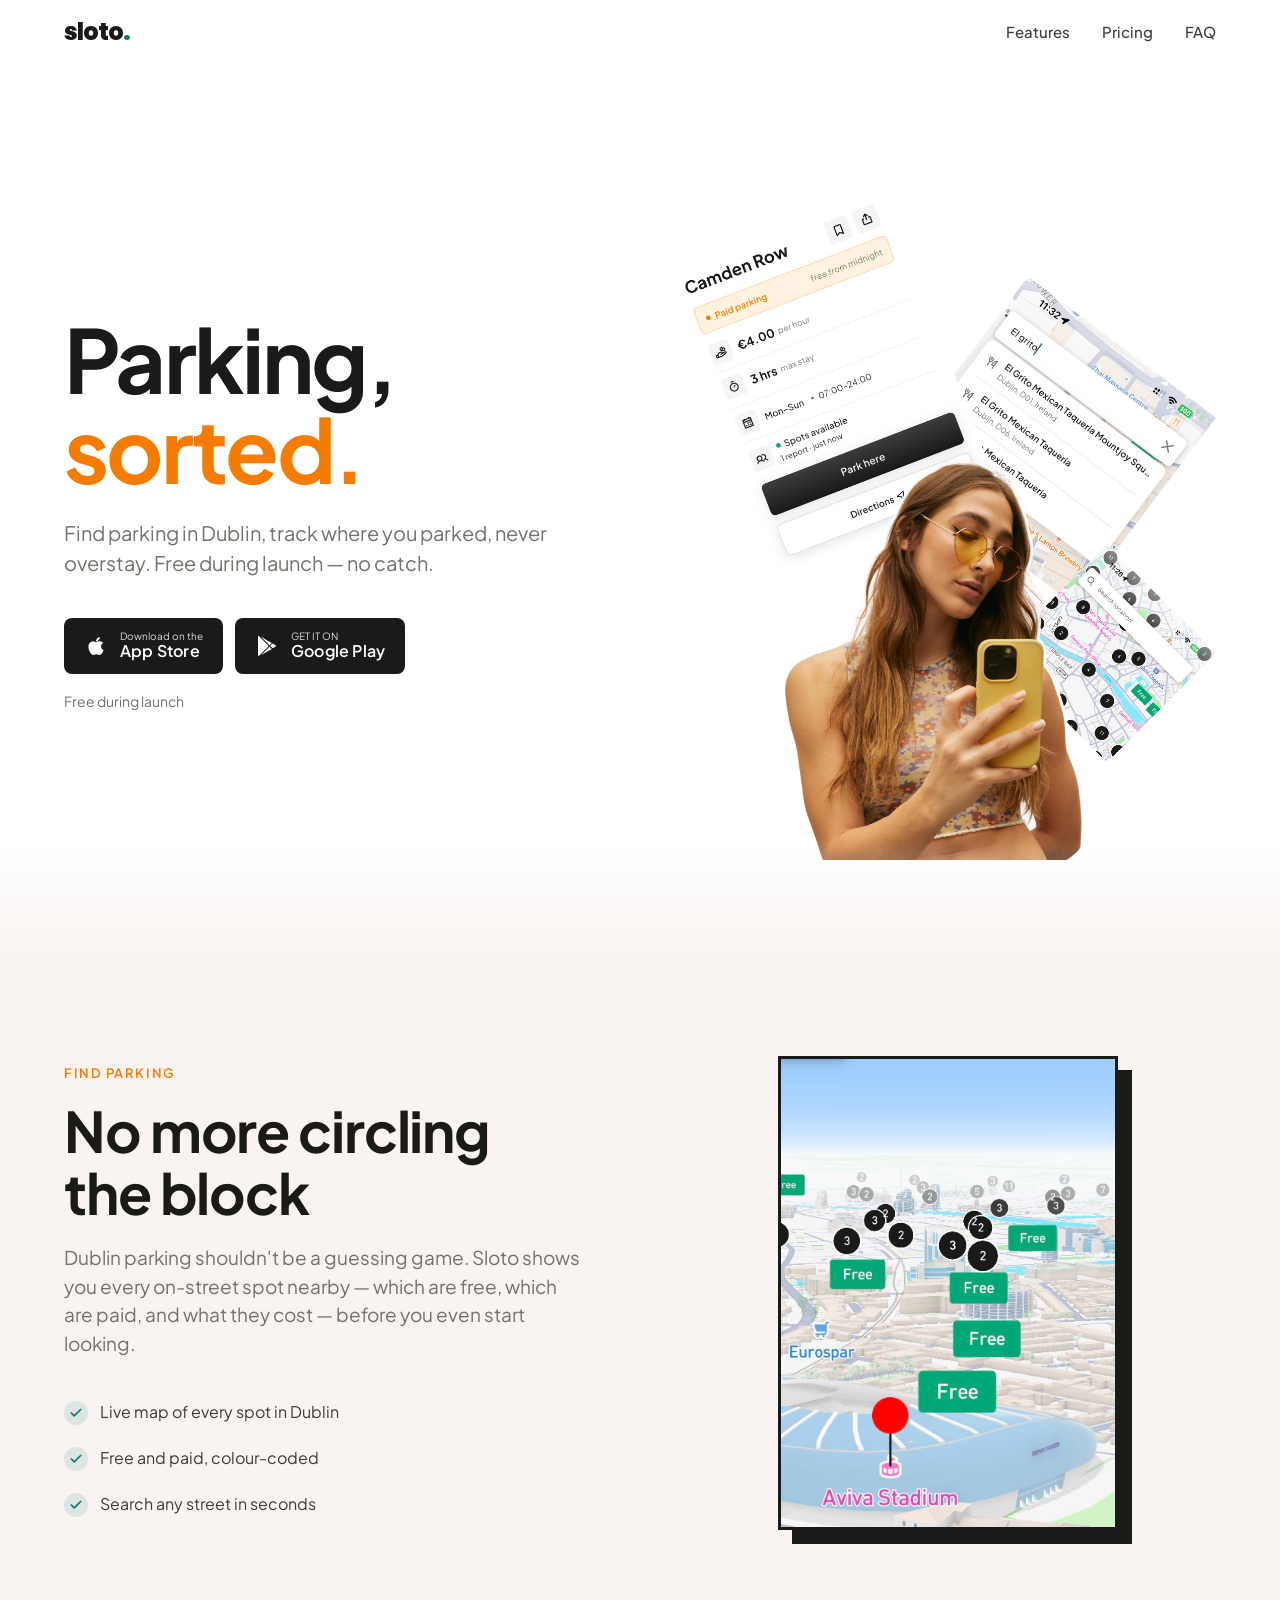
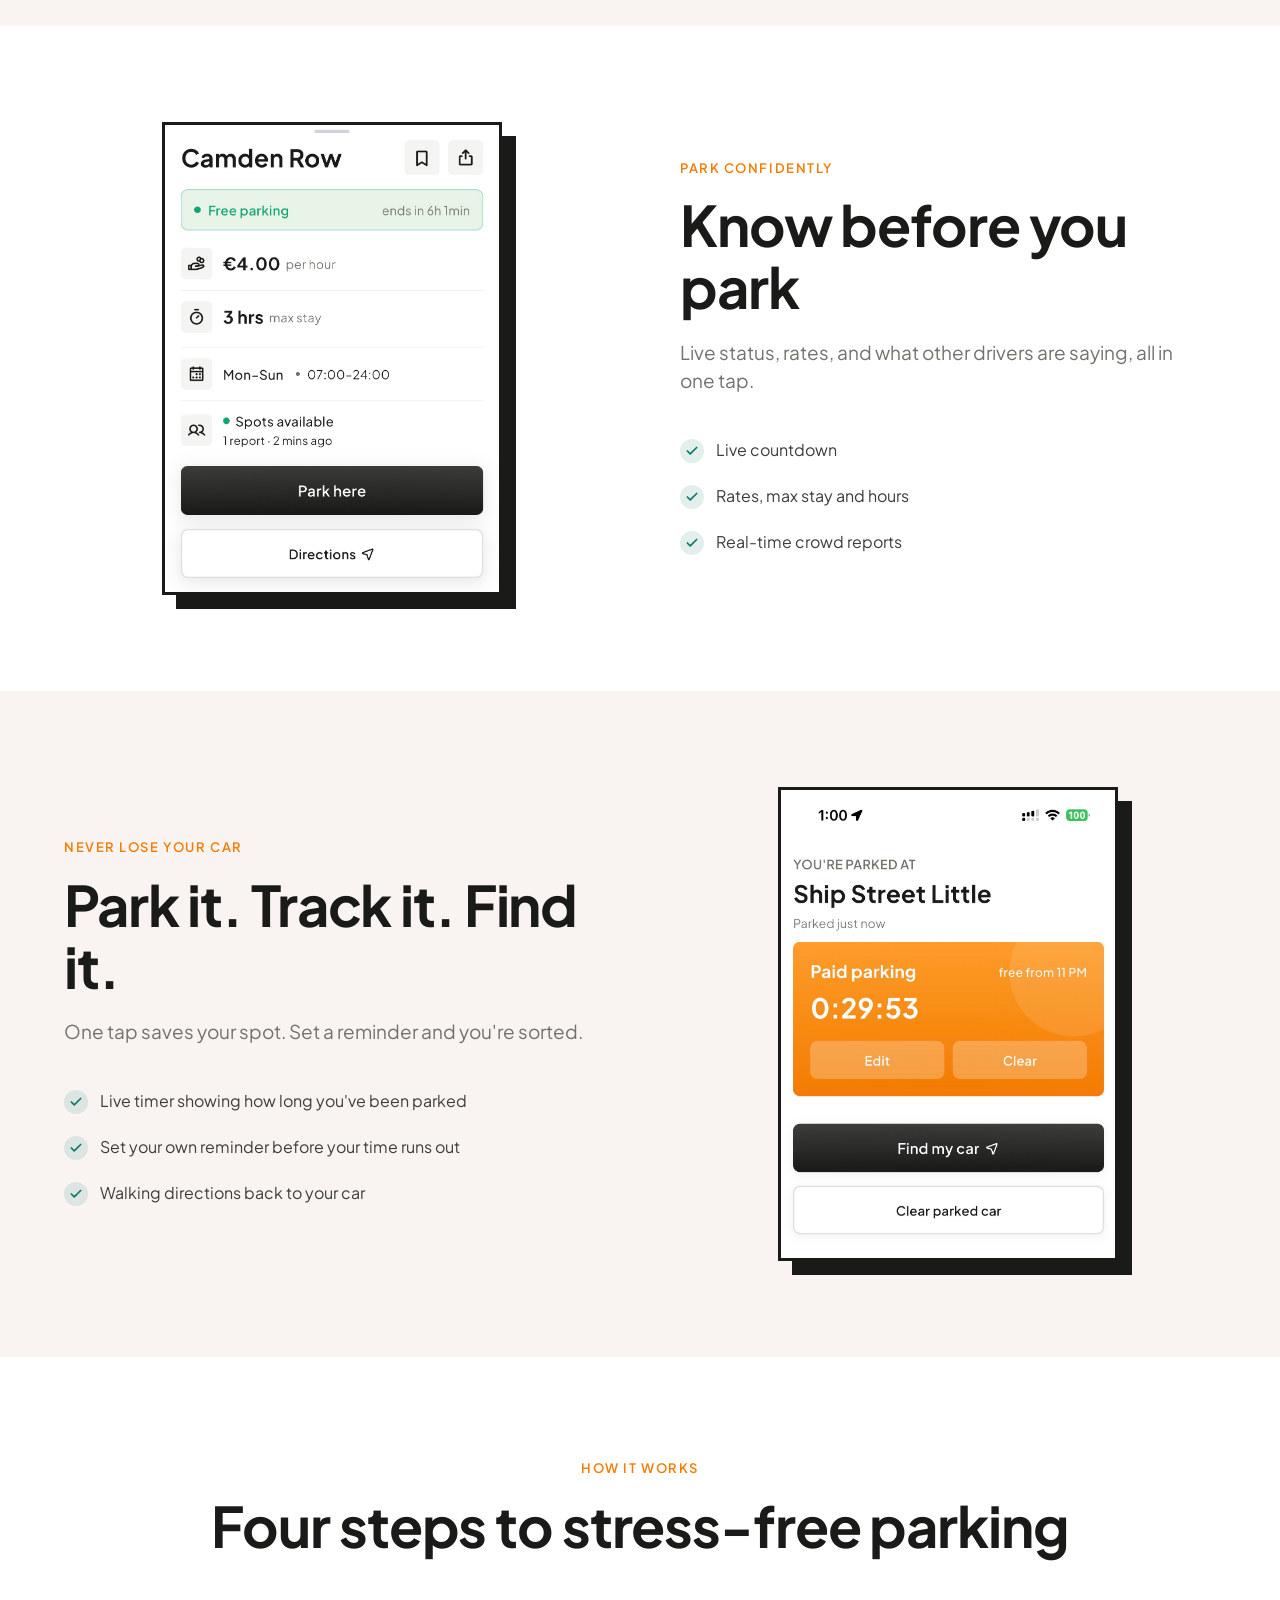
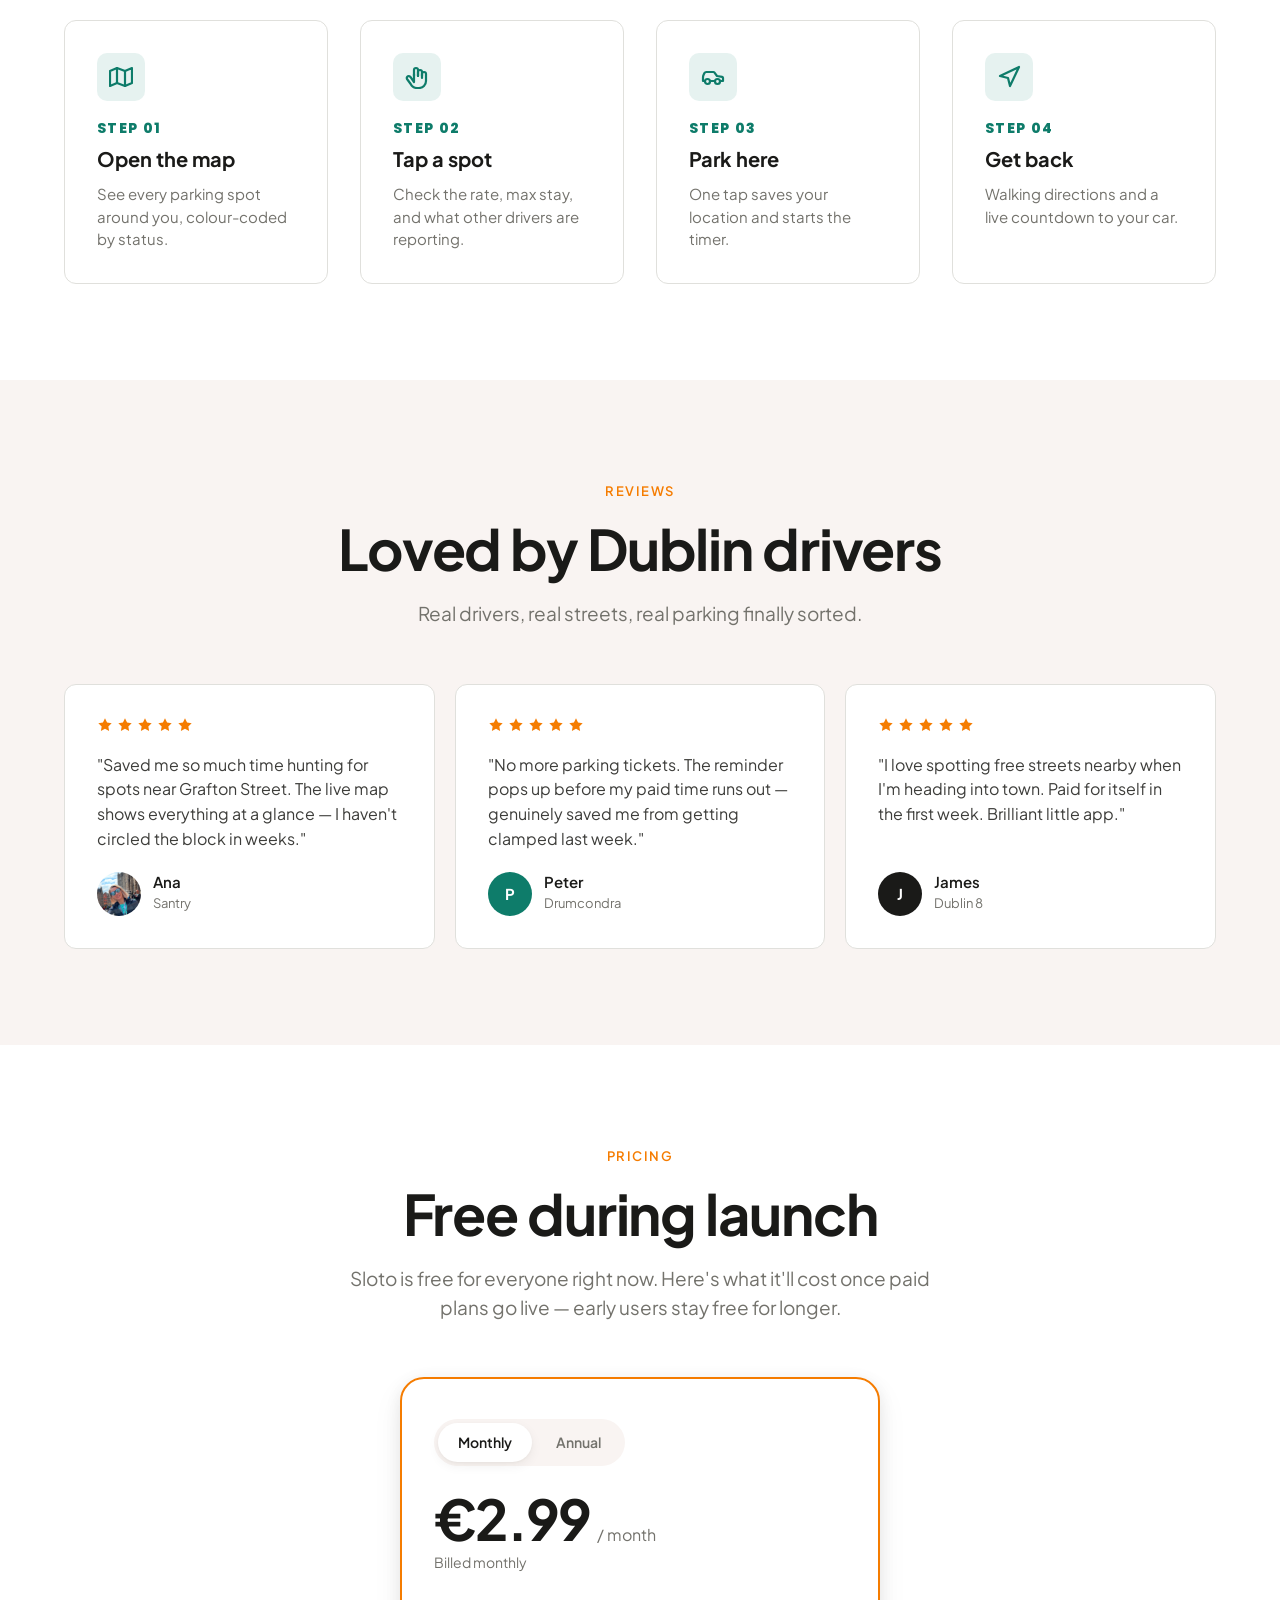
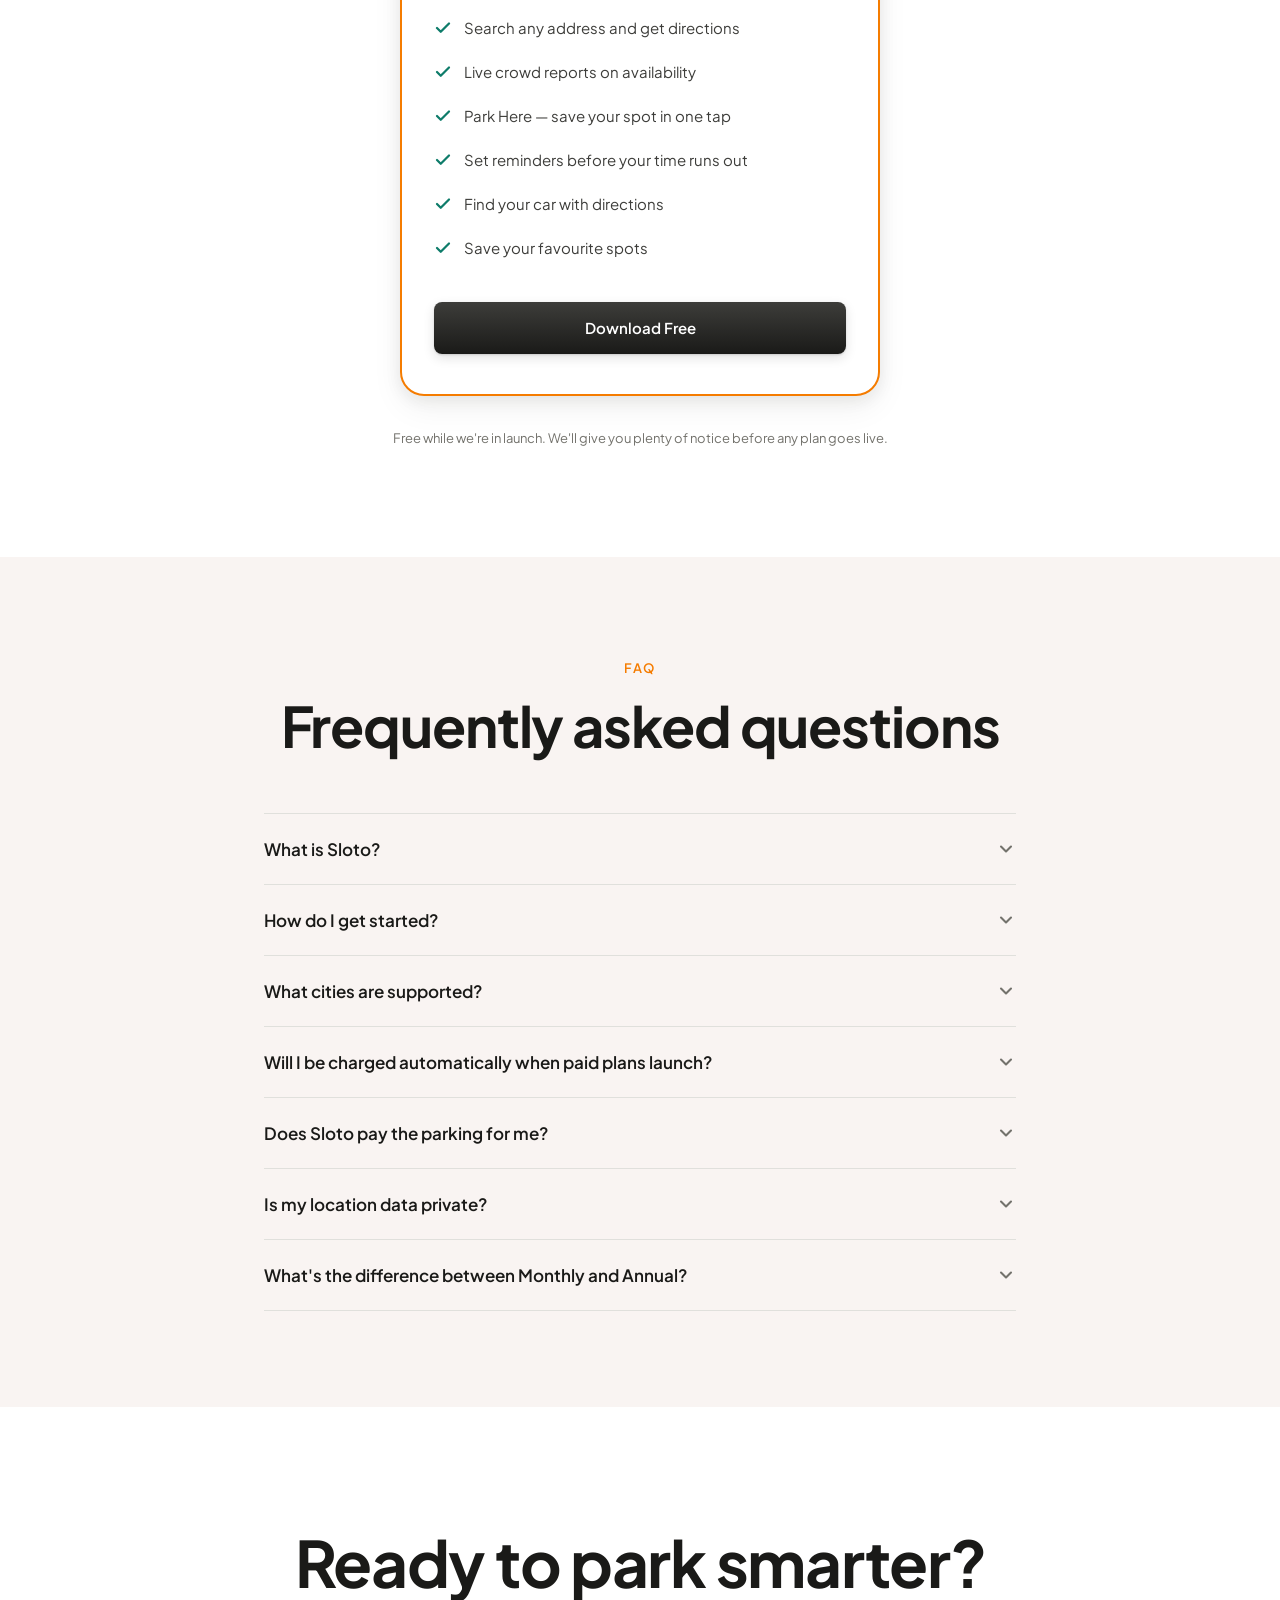
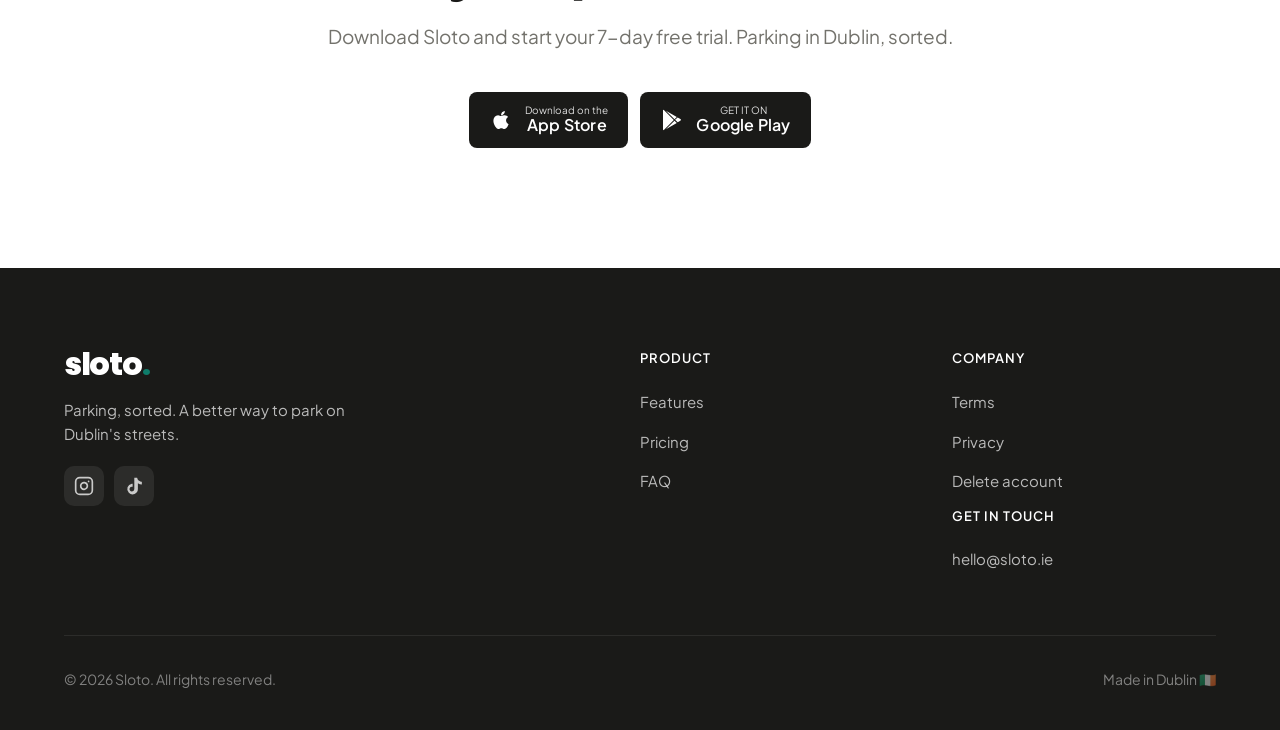
==== index.html @ b209e0b1 "Add files via upload" ====
<!doctype html>
<html lang="en">
<head>
<meta charset="utf-8" />
<meta name="viewport" content="width=device-width, initial-scale=1, viewport-fit=cover" />
<meta name="description" content="Sloto — find parking in Dublin, track where you parked, never overstay. Try free for 7 days." />
<meta name="theme-color" content="#ffffff" />
<title>Sloto — Parking, sorted.</title>
<link rel="stylesheet" href="styles.css" />
</head>
<body>

<!-- ── Navigation ─────────────────────────────────────────── -->
<nav class="nav" id="nav">
  <div class="wrap nav-inner">
    <a href="#top" class="wordmark" aria-label="Sloto home">sloto<span class="dot">.</span></a>
    <div class="nav-links">
      <a href="#features">Features</a>
      <a href="#pricing">Pricing</a>
      <a href="#faq">FAQ</a>
    </div>
    <button class="menu-toggle" id="menuToggle" aria-label="Toggle menu" aria-expanded="false">
      <span></span><span></span><span></span>
    </button>
  </div>
  <div class="menu-panel wrap" id="menuPanel">
    <a href="#features">Features</a>
    <a href="#pricing">Pricing</a>
    <a href="#faq">FAQ</a>
  </div>
</nav>

<!-- ── Hero ───────────────────────────────────────────────── -->
<header class="hero" id="top">
  <div class="wrap hero-inner">
    <div class="hero-text">
      <h1 class="reveal">Parking,<br /><span class="accent">sorted.</span></h1>
      <p class="subhead reveal reveal-delay-1">Find parking in Dublin, track where you parked, never overstay. Free during launch — no catch.</p>
      <div class="hero-ctas reveal reveal-delay-2">
        <a href="#download" class="store-badge" aria-label="Download on the App Store">
          <svg width="24" height="24" viewBox="0 0 24 24" fill="currentColor"><path d="M17.05 20.28c-.98.95-2.05.8-3.08.35-1.09-.46-2.09-.48-3.24 0-1.44.62-2.2.44-3.06-.35C2.79 15.25 3.51 7.59 9.05 7.31c1.35.07 2.29.74 3.08.8 1.18-.24 2.31-.93 3.57-.84 1.51.12 2.65.72 3.4 1.8-3.12 1.87-2.38 5.98.48 7.13-.57 1.5-1.31 2.99-2.54 4.09l.01-.01zM12.03 7.25c-.15-2.23 1.66-4.07 3.74-4.25.29 2.58-2.34 4.5-3.74 4.25z"/></svg>
          <div class="store-badge-text">
            <small>Download on the</small>
            <strong>App Store</strong>
          </div>
        </a>
        <a href="#download" class="store-badge" aria-label="Get it on Google Play">
          <svg width="24" height="24" viewBox="0 0 24 24" fill="currentColor"><path d="M3.609 1.814L13.792 12 3.61 22.186a.996.996 0 0 1-.61-.92V2.734a1 1 0 0 1 .609-.92zm10.89 10.893l2.302 2.302-10.937 6.333 8.635-8.635zm3.199-3.198l2.684 1.553a1 1 0 0 1 0 1.676l-2.685 1.553-2.606-2.606 2.607-2.176zM5.864 2.658L16.802 8.99l-2.302 2.302-8.636-8.634z"/></svg>
          <div class="store-badge-text">
            <small>GET IT ON</small>
            <strong>Google Play</strong>
          </div>
        </a>
      </div>
      <p class="hero-note reveal reveal-delay-3">Free during launch</p>
    </div>
    <div class="hero-image reveal reveal-delay-1">
      <img src="hero-pic.png" alt="" />
    </div>
  </div>
</header>

<!-- ── Feature 1 ──────────────────────────────────────────── -->
<section class="section-soft" id="features">
  <div class="wrap">
    <div class="feature">
      <div class="feature-text reveal">
        <span class="section-kicker">Find parking</span>
        <h2 class="section-title">No more circling the block</h2>
        <p class="section-subtitle">Dublin parking shouldn't be a guessing game. Sloto shows you every on-street spot nearby — which are free, which are paid, and what they cost — before you even start looking.</p>
        <ul>
          <li><span class="check">
            <svg width="14" height="14" viewBox="0 0 24 24" fill="none" stroke="currentColor" stroke-width="3" stroke-linecap="round" stroke-linejoin="round"><polyline points="20 6 9 17 4 12"/></svg>
          </span>Live map of every spot in Dublin</li>
          <li><span class="check">
            <svg width="14" height="14" viewBox="0 0 24 24" fill="none" stroke="currentColor" stroke-width="3" stroke-linecap="round" stroke-linejoin="round"><polyline points="20 6 9 17 4 12"/></svg>
          </span>Free and paid, colour-coded</li>
          <li><span class="check">
            <svg width="14" height="14" viewBox="0 0 24 24" fill="none" stroke="currentColor" stroke-width="3" stroke-linecap="round" stroke-linejoin="round"><polyline points="20 6 9 17 4 12"/></svg>
          </span>Search any street in seconds</li>
        </ul>
      </div>
      <div class="feature-phone-wrap reveal reveal-delay-1">
        <img class="screenshot" src="map.png" alt="Map with parking spots" />
      </div>
    </div>
  </div>
</section>

<!-- ── Feature 2 ──────────────────────────────────────────── -->
<section>
  <div class="wrap">
    <div class="feature feature-reverse">
      <div class="feature-text reveal">
        <span class="section-kicker">Park confidently</span>
        <h2 class="section-title">Know before you park</h2>
        <p class="section-subtitle">Live status, rates, and what other drivers are saying, all in one tap.</p>
        <ul>
          <li><span class="check">
            <svg width="14" height="14" viewBox="0 0 24 24" fill="none" stroke="currentColor" stroke-width="3" stroke-linecap="round" stroke-linejoin="round"><polyline points="20 6 9 17 4 12"/></svg>
          </span>Live countdown</li>
          <li><span class="check">
            <svg width="14" height="14" viewBox="0 0 24 24" fill="none" stroke="currentColor" stroke-width="3" stroke-linecap="round" stroke-linejoin="round"><polyline points="20 6 9 17 4 12"/></svg>
          </span>Rates, max stay and hours</li>
          <li><span class="check">
            <svg width="14" height="14" viewBox="0 0 24 24" fill="none" stroke="currentColor" stroke-width="3" stroke-linecap="round" stroke-linejoin="round"><polyline points="20 6 9 17 4 12"/></svg>
          </span>Real-time crowd reports</li>
        </ul>
      </div>
      <div class="feature-phone-wrap reveal reveal-delay-1">
        <img class="screenshot" src="street-details.png" alt="Parking spot details sheet" />
      </div>
    </div>
  </div>
</section>

<!-- ── Feature 3 ──────────────────────────────────────────── -->
<section class="section-soft">
  <div class="wrap">
    <div class="feature">
      <div class="feature-text reveal">
        <span class="section-kicker">Never lose your car</span>
        <h2 class="section-title">Park it. Track it. Find it.</h2>
        <p class="section-subtitle">One tap saves your spot. Set a reminder and you're sorted.</p>
        <ul>
          <li><span class="check">
            <svg width="14" height="14" viewBox="0 0 24 24" fill="none" stroke="currentColor" stroke-width="3" stroke-linecap="round" stroke-linejoin="round"><polyline points="20 6 9 17 4 12"/></svg>
          </span>Live timer showing how long you've been parked</li>
          <li><span class="check">
            <svg width="14" height="14" viewBox="0 0 24 24" fill="none" stroke="currentColor" stroke-width="3" stroke-linecap="round" stroke-linejoin="round"><polyline points="20 6 9 17 4 12"/></svg>
          </span>Set your own reminder before your time runs out</li>
          <li><span class="check">
            <svg width="14" height="14" viewBox="0 0 24 24" fill="none" stroke="currentColor" stroke-width="3" stroke-linecap="round" stroke-linejoin="round"><polyline points="20 6 9 17 4 12"/></svg>
          </span>Walking directions back to your car</li>
        </ul>
      </div>
      <div class="feature-phone-wrap reveal reveal-delay-1">
        <img class="screenshot" src="parked-state.png" alt="My Car parked state with countdown" />
      </div>
    </div>
  </div>
</section>

<!-- ── How it works ──────────────────────────────────────── -->
<section>
  <div class="wrap">
    <div style="text-align:center">
      <span class="section-kicker reveal">How it works</span>
      <h2 class="section-title reveal reveal-delay-1">Four steps to stress-free parking</h2>
    </div>
    <div class="steps">
      <div class="step reveal">
        <div class="step-icon">
          <svg width="24" height="24" viewBox="0 0 24 24" fill="none" stroke="currentColor" stroke-width="2.2" stroke-linecap="round" stroke-linejoin="round"><path d="M1 6v15l7-3 8 3 7-3V3l-7 3-8-3-7 3z"/><path d="M8 3v15"/><path d="M16 6v15"/></svg>
        </div>
        <div class="step-num">STEP 01</div>
        <h3 class="step-title">Open the map</h3>
        <p class="step-desc">See every parking spot around you, colour-coded by status.</p>
      </div>
      <div class="step reveal reveal-delay-1">
        <div class="step-icon">
          <svg width="24" height="24" viewBox="0 0 24 24" fill="none" stroke="currentColor" stroke-width="2.2" stroke-linecap="round" stroke-linejoin="round"><path d="M9 11V5a2 2 0 0 1 4 0v6"/><path d="M13 11V7a2 2 0 0 1 4 0v6"/><path d="M17 11V9a2 2 0 0 1 4 0v7a7 7 0 0 1-7 7h-2a7 7 0 0 1-6.32-4L2 14a2 2 0 0 1 3.6-1.8L9 17V9"/></svg>
        </div>
        <div class="step-num">STEP 02</div>
        <h3 class="step-title">Tap a spot</h3>
        <p class="step-desc">Check the rate, max stay, and what other drivers are reporting.</p>
      </div>
      <div class="step reveal reveal-delay-2">
        <div class="step-icon">
          <svg width="24" height="24" viewBox="0 0 24 24" fill="none" stroke="currentColor" stroke-width="2.2" stroke-linecap="round" stroke-linejoin="round"><path d="M14 16H9m10 0h3v-3.15a1 1 0 0 0-.84-.99L16 11l-2.7-3.6a1 1 0 0 0-.8-.4H5.24a2 2 0 0 0-1.8 1.1l-.8 1.63A6 6 0 0 0 2 12.42V16h2"/><circle cx="6.5" cy="16.5" r="2.5"/><circle cx="16.5" cy="16.5" r="2.5"/></svg>
        </div>
        <div class="step-num">STEP 03</div>
        <h3 class="step-title">Park here</h3>
        <p class="step-desc">One tap saves your location and starts the timer.</p>
      </div>
      <div class="step reveal reveal-delay-3">
        <div class="step-icon">
          <svg width="24" height="24" viewBox="0 0 24 24" fill="none" stroke="currentColor" stroke-width="2.2" stroke-linecap="round" stroke-linejoin="round"><polygon points="3 11 22 2 13 21 11 13 3 11"/></svg>
        </div>
        <div class="step-num">STEP 04</div>
        <h3 class="step-title">Get back</h3>
        <p class="step-desc">Walking directions and a live countdown to your car.</p>
      </div>
    </div>
  </div>
</section>

<!-- ── Reviews ────────────────────────────────────────────── -->
<section class="section-soft" id="reviews">
  <div class="wrap">
    <div style="text-align:center">
      <span class="section-kicker reveal">Reviews</span>
      <h2 class="section-title reveal reveal-delay-1">Loved by Dublin drivers</h2>
      <p class="section-subtitle reveal reveal-delay-2" style="margin: 0 auto;">Real drivers, real streets, real parking finally sorted.</p>
    </div>

    <div class="reviews-grid">
      <div class="review reveal">
        <div class="review-stars" aria-label="5 out of 5 stars">
          <svg width="16" height="16" viewBox="0 0 24 24" fill="currentColor"><path d="M12 2l3.09 6.26L22 9.27l-5 4.87 1.18 6.88L12 17.77l-6.18 3.25L7 14.14 2 9.27l6.91-1.01L12 2z"/></svg>
          <svg width="16" height="16" viewBox="0 0 24 24" fill="currentColor"><path d="M12 2l3.09 6.26L22 9.27l-5 4.87 1.18 6.88L12 17.77l-6.18 3.25L7 14.14 2 9.27l6.91-1.01L12 2z"/></svg>
          <svg width="16" height="16" viewBox="0 0 24 24" fill="currentColor"><path d="M12 2l3.09 6.26L22 9.27l-5 4.87 1.18 6.88L12 17.77l-6.18 3.25L7 14.14 2 9.27l6.91-1.01L12 2z"/></svg>
          <svg width="16" height="16" viewBox="0 0 24 24" fill="currentColor"><path d="M12 2l3.09 6.26L22 9.27l-5 4.87 1.18 6.88L12 17.77l-6.18 3.25L7 14.14 2 9.27l6.91-1.01L12 2z"/></svg>
          <svg width="16" height="16" viewBox="0 0 24 24" fill="currentColor"><path d="M12 2l3.09 6.26L22 9.27l-5 4.87 1.18 6.88L12 17.77l-6.18 3.25L7 14.14 2 9.27l6.91-1.01L12 2z"/></svg>
        </div>
        <p class="review-quote">"Saved me so much time hunting for spots near Grafton Street. The live map shows everything at a glance — I haven't circled the block in weeks."</p>
        <div class="review-author">
          <div class="review-avatar review-avatar-orange"><img src="ana.jpg" alt="Ana" /></div>
          <div>
            <div class="review-name">Ana</div>
            <div class="review-location">Santry</div>
          </div>
        </div>
      </div>

      <div class="review reveal reveal-delay-1">
        <div class="review-stars" aria-label="5 out of 5 stars">
          <svg width="16" height="16" viewBox="0 0 24 24" fill="currentColor"><path d="M12 2l3.09 6.26L22 9.27l-5 4.87 1.18 6.88L12 17.77l-6.18 3.25L7 14.14 2 9.27l6.91-1.01L12 2z"/></svg>
          <svg width="16" height="16" viewBox="0 0 24 24" fill="currentColor"><path d="M12 2l3.09 6.26L22 9.27l-5 4.87 1.18 6.88L12 17.77l-6.18 3.25L7 14.14 2 9.27l6.91-1.01L12 2z"/></svg>
          <svg width="16" height="16" viewBox="0 0 24 24" fill="currentColor"><path d="M12 2l3.09 6.26L22 9.27l-5 4.87 1.18 6.88L12 17.77l-6.18 3.25L7 14.14 2 9.27l6.91-1.01L12 2z"/></svg>
          <svg width="16" height="16" viewBox="0 0 24 24" fill="currentColor"><path d="M12 2l3.09 6.26L22 9.27l-5 4.87 1.18 6.88L12 17.77l-6.18 3.25L7 14.14 2 9.27l6.91-1.01L12 2z"/></svg>
          <svg width="16" height="16" viewBox="0 0 24 24" fill="currentColor"><path d="M12 2l3.09 6.26L22 9.27l-5 4.87 1.18 6.88L12 17.77l-6.18 3.25L7 14.14 2 9.27l6.91-1.01L12 2z"/></svg>
        </div>
        <p class="review-quote">"No more parking tickets. The reminder pops up before my paid time runs out — genuinely saved me from getting clamped last week."</p>
        <div class="review-author">
          <div class="review-avatar review-avatar-green">P</div>
          <div>
            <div class="review-name">Peter</div>
            <div class="review-location">Drumcondra</div>
          </div>
        </div>
      </div>

      <div class="review reveal reveal-delay-2">
        <div class="review-stars" aria-label="5 out of 5 stars">
          <svg width="16" height="16" viewBox="0 0 24 24" fill="currentColor"><path d="M12 2l3.09 6.26L22 9.27l-5 4.87 1.18 6.88L12 17.77l-6.18 3.25L7 14.14 2 9.27l6.91-1.01L12 2z"/></svg>
          <svg width="16" height="16" viewBox="0 0 24 24" fill="currentColor"><path d="M12 2l3.09 6.26L22 9.27l-5 4.87 1.18 6.88L12 17.77l-6.18 3.25L7 14.14 2 9.27l6.91-1.01L12 2z"/></svg>
          <svg width="16" height="16" viewBox="0 0 24 24" fill="currentColor"><path d="M12 2l3.09 6.26L22 9.27l-5 4.87 1.18 6.88L12 17.77l-6.18 3.25L7 14.14 2 9.27l6.91-1.01L12 2z"/></svg>
          <svg width="16" height="16" viewBox="0 0 24 24" fill="currentColor"><path d="M12 2l3.09 6.26L22 9.27l-5 4.87 1.18 6.88L12 17.77l-6.18 3.25L7 14.14 2 9.27l6.91-1.01L12 2z"/></svg>
          <svg width="16" height="16" viewBox="0 0 24 24" fill="currentColor"><path d="M12 2l3.09 6.26L22 9.27l-5 4.87 1.18 6.88L12 17.77l-6.18 3.25L7 14.14 2 9.27l6.91-1.01L12 2z"/></svg>
        </div>
        <p class="review-quote">"I love spotting free streets nearby when I'm heading into town. Paid for itself in the first week. Brilliant little app."</p>
        <div class="review-author">
          <div class="review-avatar review-avatar-dark">J</div>
          <div>
            <div class="review-name">James</div>
            <div class="review-location">Dublin 8</div>
          </div>
        </div>
      </div>
    </div>
  </div>
</section>

<!-- ── Pricing ────────────────────────────────────────────── -->
<section id="pricing">
  <div class="wrap">
    <div style="text-align:center">
      <span class="section-kicker reveal">Pricing</span>
      <h2 class="section-title reveal reveal-delay-1">Free during launch</h2>
      <p class="section-subtitle reveal reveal-delay-2" style="margin: 0 auto;">Sloto is free for everyone right now. Here's what it'll cost once paid plans go live — early users stay free for longer.</p>
    </div>

    <div class="pricing-grid pricing-single">
      <div class="plan plan-featured reveal" id="pricingPlan">
        <span class="plan-badge" id="planBadge" hidden>Best Value</span>

        <div class="plan-toggle" role="tablist" aria-label="Billing period">
          <button type="button" class="plan-toggle-btn is-active" data-plan="monthly" role="tab" aria-selected="true">Monthly</button>
          <button type="button" class="plan-toggle-btn" data-plan="annual" role="tab" aria-selected="false">Annual</button>
        </div>

        <div class="plan-price">
          <span class="amount" id="planAmount">€2.99</span>
          <span class="period" id="planPeriod">/ month</span>
        </div>
        <p class="plan-sub" id="planSub">Billed monthly</p>

        <ul>
          <li>Search any address and get directions</li>
          <li>Live crowd reports on availability</li>
          <li>Park Here — save your spot in one tap</li>
          <li>Set reminders before your time runs out</li>
          <li>Find your car with directions</li>
          <li>Save your favourite spots</li>
        </ul>

        <a href="#top" class="btn btn-primary">Download Free</a>
      </div>
    </div>

    <p class="plan-footnote">Free while we're in launch. We'll give you plenty of notice before any plan goes live.</p>
  </div>
</section>

<!-- ── FAQ ────────────────────────────────────────────────── -->
<section class="section-soft" id="faq">
  <div class="wrap wrap-narrow">
    <div style="text-align:center">
      <span class="section-kicker reveal">FAQ</span>
      <h2 class="section-title reveal reveal-delay-1">Frequently asked questions</h2>
    </div>

    <div class="faq-list">
      <div class="faq-item">
        <button class="faq-question" aria-expanded="false">
          What is Sloto?
          <svg class="faq-chevron" viewBox="0 0 24 24" fill="none" stroke="currentColor" stroke-width="2.5" stroke-linecap="round" stroke-linejoin="round"><polyline points="6 9 12 15 18 9"/></svg>
        </button>
        <div class="faq-answer"><div class="faq-answer-inner">
          Sloto helps Dublin drivers find on-street parking, see rates and availability, track where they parked, and avoid overstaying. Everything you need, one app.
        </div></div>
      </div>

      <div class="faq-item">
        <button class="faq-question" aria-expanded="false">
          How do I get started?
          <svg class="faq-chevron" viewBox="0 0 24 24" fill="none" stroke="currentColor" stroke-width="2.5" stroke-linecap="round" stroke-linejoin="round"><polyline points="6 9 12 15 18 9"/></svg>
        </button>
        <div class="faq-answer"><div class="faq-answer-inner">
          Download Sloto from the App Store or Google Play and sign in. The app is free for everyone during launch — no payment required. We'll give you plenty of notice before any paid plans go live.
        </div></div>
      </div>

      <div class="faq-item">
        <button class="faq-question" aria-expanded="false">
          What cities are supported?
          <svg class="faq-chevron" viewBox="0 0 24 24" fill="none" stroke="currentColor" stroke-width="2.5" stroke-linecap="round" stroke-linejoin="round"><polyline points="6 9 12 15 18 9"/></svg>
        </button>
        <div class="faq-answer"><div class="faq-answer-inner">
          Sloto is live in Dublin. Other Irish cities are on the roadmap — if you'd like to see Sloto in your city, email us at hello@sloto.ie.
        </div></div>
      </div>

      <div class="faq-item">
        <button class="faq-question" aria-expanded="false">
          Will I be charged automatically when paid plans launch?
          <svg class="faq-chevron" viewBox="0 0 24 24" fill="none" stroke="currentColor" stroke-width="2.5" stroke-linecap="round" stroke-linejoin="round"><polyline points="6 9 12 15 18 9"/></svg>
        </button>
        <div class="faq-answer"><div class="faq-answer-inner">
          No. Sloto is free during launch and we'll notify you well in advance before any paid plans go live. When they do, you'll choose whether to subscribe — and if you do, you can cancel anytime from your phone's subscription settings.
        </div></div>
      </div>

      <div class="faq-item">
        <button class="faq-question" aria-expanded="false">
          Does Sloto pay the parking for me?
          <svg class="faq-chevron" viewBox="0 0 24 24" fill="none" stroke="currentColor" stroke-width="2.5" stroke-linecap="round" stroke-linejoin="round"><polyline points="6 9 12 15 18 9"/></svg>
        </button>
        <div class="faq-answer"><div class="faq-answer-inner">
          Not yet. You'll still need to pay at the meter. Sloto helps you find the right spot, understand the rates, and avoid overstaying — payments are coming in a future update.
        </div></div>
      </div>

      <div class="faq-item">
        <button class="faq-question" aria-expanded="false">
          Is my location data private?
          <svg class="faq-chevron" viewBox="0 0 24 24" fill="none" stroke="currentColor" stroke-width="2.5" stroke-linecap="round" stroke-linejoin="round"><polyline points="6 9 12 15 18 9"/></svg>
        </button>
        <div class="faq-answer"><div class="faq-answer-inner">
          Your location is used only on your device to show nearby spots and remember where you parked. We don't track or share your location history. See our <a href="privacy.html" style="color: var(--brand); text-decoration: underline;">privacy policy</a> for details.
        </div></div>
      </div>

      <div class="faq-item">
        <button class="faq-question" aria-expanded="false">
          What's the difference between Monthly and Annual?
          <svg class="faq-chevron" viewBox="0 0 24 24" fill="none" stroke="currentColor" stroke-width="2.5" stroke-linecap="round" stroke-linejoin="round"><polyline points="6 9 12 15 18 9"/></svg>
        </button>
        <div class="faq-answer"><div class="faq-answer-inner">
          Both plans give you full access to every feature. Annual works out cheaper if you use Sloto regularly — you save around 45% compared to paying monthly.
        </div></div>
      </div>
    </div>
  </div>
</section>

<!-- ── Final CTA ──────────────────────────────────────────── -->
<section class="final-cta" id="download">
  <div class="wrap">
    <h2 class="reveal">Ready to park smarter?</h2>
    <p class="reveal reveal-delay-1">Download Sloto and start your 7-day free trial. Parking in Dublin, sorted.</p>
    <div class="store-badges reveal reveal-delay-2">
      <a href="#" class="store-badge" aria-label="Download on the App Store">
        <svg width="24" height="24" viewBox="0 0 24 24" fill="currentColor"><path d="M17.05 20.28c-.98.95-2.05.8-3.08.35-1.09-.46-2.09-.48-3.24 0-1.44.62-2.2.44-3.06-.35C2.79 15.25 3.51 7.59 9.05 7.31c1.35.07 2.29.74 3.08.8 1.18-.24 2.31-.93 3.57-.84 1.51.12 2.65.72 3.4 1.8-3.12 1.87-2.38 5.98.48 7.13-.57 1.5-1.31 2.99-2.54 4.09l.01-.01zM12.03 7.25c-.15-2.23 1.66-4.07 3.74-4.25.29 2.58-2.34 4.5-3.74 4.25z"/></svg>
        <div class="store-badge-text">
          <small>Download on the</small>
          <strong>App Store</strong>
        </div>
      </a>
      <a href="#" class="store-badge" aria-label="Get it on Google Play">
        <svg width="24" height="24" viewBox="0 0 24 24" fill="currentColor"><path d="M3.609 1.814L13.792 12 3.61 22.186a.996.996 0 0 1-.61-.92V2.734a1 1 0 0 1 .609-.92zm10.89 10.893l2.302 2.302-10.937 6.333 8.635-8.635zm3.199-3.198l2.684 1.553a1 1 0 0 1 0 1.676l-2.685 1.553-2.606-2.606 2.607-2.176zM5.864 2.658L16.802 8.99l-2.302 2.302-8.636-8.634z"/></svg>
        <div class="store-badge-text">
          <small>GET IT ON</small>
          <strong>Google Play</strong>
        </div>
      </a>
    </div>
  </div>
</section>

<!-- ── Footer ─────────────────────────────────────────────── -->
<footer class="footer">
  <div class="wrap">
    <div class="footer-inner">
      <div class="footer-brand">
        <a href="#top" class="wordmark" aria-label="Sloto home">sloto<span class="dot">.</span></a>
        <p>Parking, sorted. A better way to park on Dublin's streets.</p>
        <div class="footer-socials">
          <a href="https://instagram.com/slotoapp" target="_blank" rel="noopener" aria-label="Sloto on Instagram" class="social-icon">
            <svg width="20" height="20" viewBox="0 0 24 24" fill="none" stroke="currentColor" stroke-width="2" stroke-linecap="round" stroke-linejoin="round">
              <rect x="2" y="2" width="20" height="20" rx="5" ry="5"/>
              <path d="M16 11.37A4 4 0 1 1 12.63 8 4 4 0 0 1 16 11.37z"/>
              <line x1="17.5" y1="6.5" x2="17.51" y2="6.5"/>
            </svg>
          </a>
          <a href="https://tiktok.com/@slotoapp" target="_blank" rel="noopener" aria-label="Sloto on TikTok" class="social-icon">
            <svg width="20" height="20" viewBox="0 0 24 24" fill="currentColor">
              <path d="M19.59 6.69a4.83 4.83 0 0 1-3.77-4.25V2h-3.45v13.67a2.89 2.89 0 0 1-5.2 1.74 2.89 2.89 0 0 1 2.31-4.64 2.93 2.93 0 0 1 .88.13V9.4a6.84 6.84 0 0 0-1-.05A6.33 6.33 0 0 0 5.8 20.1a6.34 6.34 0 0 0 10.86-4.43v-7a8.16 8.16 0 0 0 4.77 1.52v-3.4a4.85 4.85 0 0 1-1.84-.1z"/>
            </svg>
          </a>
        </div>
      </div>
      <div class="footer-col">
        <h4>Product</h4>
        <ul>
          <li><a href="#features">Features</a></li>
          <li><a href="#pricing">Pricing</a></li>
          <li><a href="#faq">FAQ</a></li>
        </ul>
      </div>
      <div class="footer-col">
        <h4>Company</h4>
        <ul>
          <li><a href="terms.html">Terms</a></li>
          <li><a href="privacy.html">Privacy</a></li>
          <li><a href="delete-account.html">Delete account</a></li>
        </ul>
        <h4 class="footer-contact-heading">Get in touch</h4>
        <p class="footer-contact-email">hello@sloto.ie</p>
      </div>
    </div>
    <div class="footer-bottom">
      <span>© <span id="year"></span> Sloto. All rights reserved.</span>
      <span>Made in Dublin 🇮🇪</span>
    </div>
  </div>
</footer>

<script src="app.js"></script>
</body>
</html>
---- styles.css ----
/* ── Fonts ───────────────────────────────────────────────── */
@font-face {
  font-family: 'Poppins';
  src: url('fonts/Poppins-ExtraBold.ttf') format('truetype');
  font-weight: 800;
  font-style: normal;
  font-display: swap;
}
@font-face {
  font-family: 'Jakarta';
  src: url('fonts/PlusJakartaSans-Regular.ttf') format('truetype');
  font-weight: 400; font-style: normal; font-display: swap;
}
@font-face {
  font-family: 'Jakarta';
  src: url('fonts/PlusJakartaSans-Medium.ttf') format('truetype');
  font-weight: 500; font-style: normal; font-display: swap;
}
@font-face {
  font-family: 'Jakarta';
  src: url('fonts/PlusJakartaSans-SemiBold.ttf') format('truetype');
  font-weight: 600; font-style: normal; font-display: swap;
}
@font-face {
  font-family: 'Jakarta';
  src: url('fonts/PlusJakartaSans-Bold.ttf') format('truetype');
  font-weight: 700; font-style: normal; font-display: swap;
}

/* ── Reset + base ────────────────────────────────────────── */
*, *::before, *::after { box-sizing: border-box; }
html { scroll-behavior: smooth; -webkit-font-smoothing: antialiased; -moz-osx-font-smoothing: grayscale; }
body {
  margin: 0;
  font-family: 'Jakarta', -apple-system, BlinkMacSystemFont, system-ui, sans-serif;
  font-size: 17px;
  line-height: 1.6;
  color: #1A1A18;
  background: #FFFFFF;
  overflow-x: hidden;
}
img { max-width: 100%; display: block; }
a { color: inherit; text-decoration: none; }
button { font-family: inherit; cursor: pointer; border: none; background: none; }

/* ── Tokens ─────────────────────────────────────────────── */
:root {
  --bg: #FFFFFF;
  --bg-soft: #F9F4F2;
  --text: #1A1A18;
  --text-2: #3D3D3A;
  --text-3: #73726C;
  --brand: #F57C00;
  --brand-dark: #E56F00;
  --accent-green: #0E7C6A;
  --free: #00A878;
  --paid: #F57C00;
  --border: #E0E0DC;
  --radius-sm: 8px;
  --radius-md: 12px;
  --radius-lg: 24px;
  --shadow-sm: 0 1px 3px rgba(26,26,24,0.04), 0 4px 12px rgba(26,26,24,0.06);
  --shadow-md: 0 4px 16px rgba(26,26,24,0.08), 0 12px 32px rgba(26,26,24,0.06);
  --shadow-lg: 0 8px 24px rgba(26,26,24,0.10), 0 32px 64px rgba(26,26,24,0.08);
}

/* ── Layout helpers ─────────────────────────────────────── */
.wrap { width: 100%; max-width: 1200px; margin: 0 auto; padding: 0 24px; }
.wrap-narrow { max-width: 800px; }

/* ── Wordmark ───────────────────────────────────────────── */
.wordmark {
  font-family: 'Poppins', sans-serif;
  font-weight: 800;
  letter-spacing: -0.04em;
  color: var(--text);
  display: inline-flex;
  line-height: 1;
}
.wordmark .dot { color: var(--accent-green); }

/* ── Navigation ─────────────────────────────────────────── */
.nav {
  position: fixed;
  top: 0;
  left: 0;
  right: 0;
  z-index: 100;
  padding: 16px 0;
  background: rgba(255,255,255,0);
  transition: background 300ms ease, box-shadow 300ms ease, padding 300ms ease;
}
.nav.scrolled {
  background: rgba(255,255,255,0.92);
  backdrop-filter: saturate(180%) blur(16px);
  -webkit-backdrop-filter: saturate(180%) blur(16px);
  box-shadow: 0 1px 0 rgba(26,26,24,0.06);
  padding: 12px 0;
}
.nav-inner {
  display: flex;
  align-items: center;
  justify-content: space-between;
  gap: 24px;
}
.nav .wordmark { font-size: 24px; }
.nav-links {
  display: none;
  gap: 32px;
  align-items: center;
}
.nav-links a {
  color: var(--text-2);
  font-size: 15px;
  font-weight: 500;
  position: relative;
  padding: 4px 0;
  transition: color 200ms ease;
}
.nav-links a::after {
  content: '';
  position: absolute;
  left: 0;
  right: 0;
  bottom: -2px;
  height: 2px;
  background: var(--text);
  transform: scaleX(0);
  transform-origin: left;
  transition: transform 250ms ease;
}
.nav-links a:hover { color: var(--text); }
.nav-links a:hover::after { transform: scaleX(1); }

/* ── Buttons ────────────────────────────────────────────── */
.btn {
  display: inline-flex;
  align-items: center;
  justify-content: center;
  gap: 8px;
  height: 52px;
  padding: 0 24px;
  border-radius: var(--radius-sm);
  font-size: 15px;
  font-weight: 600;
  white-space: nowrap;
  transition: transform 180ms ease, box-shadow 200ms ease, background 200ms ease;
}
.btn-primary {
  background: linear-gradient(to bottom, #3D3D3A, #1A1A18);
  color: #FFFFFF;
  box-shadow: 0 1px 2px rgba(26,26,24,0.15), 0 4px 12px rgba(26,26,24,0.12);
}
.btn-primary:hover { transform: translateY(-2px); box-shadow: 0 4px 8px rgba(26,26,24,0.18), 0 12px 24px rgba(26,26,24,0.18); }
.btn-primary:active { transform: translateY(0); }
.btn-secondary {
  background: #FFFFFF;
  color: var(--text);
  border: 1.5px solid var(--border);
}
.btn-secondary:hover { transform: translateY(-2px); box-shadow: var(--shadow-sm); }
.btn-sm { height: 40px; padding: 0 16px; font-size: 14px; }

/* ── Store badges ───────────────────────────────────────── */
.store-badges {
  display: flex;
  gap: 12px;
  flex-wrap: wrap;
  align-items: center;
}
.store-badge {
  display: inline-flex;
  align-items: center;
  gap: 12px;
  height: 56px;
  padding: 0 20px;
  background: #1A1A18;
  color: #FFFFFF;
  border-radius: var(--radius-sm);
  transition: transform 200ms ease, box-shadow 200ms ease;
}
.store-badge:hover { transform: translateY(-2px); box-shadow: var(--shadow-md); }
.store-badge svg { flex-shrink: 0; }
.store-badge-text { display: flex; flex-direction: column; line-height: 1.1; }
.store-badge-text small { font-size: 10px; font-weight: 400; opacity: 0.85; }
.store-badge-text strong { font-size: 16px; font-weight: 600; letter-spacing: 0.2px; }

/* ── Hero ───────────────────────────────────────────────── */
.hero {
  position: relative;
  padding: 140px 0 48px;
  background: #FFFFFF;
  overflow: hidden;
}
.hero::after {
  content: '';
  position: absolute;
  bottom: 0;
  left: 0;
  right: 0;
  height: 120px;
  background: linear-gradient(to bottom, transparent, var(--bg-soft));
  pointer-events: none;
}
.hero-inner {
  display: grid;
  grid-template-columns: 1fr;
  gap: 48px;
  align-items: center;
}
.hero-text { text-align: center; }
.hero-image {
  display: flex;
  justify-content: center;
}
.hero-image img {
  width: 100%;
  max-width: 460px;
  height: auto;
  display: block;
}
.hero h1 {
  font-family: 'Jakarta', sans-serif;
  font-size: clamp(44px, 8vw, 88px);
  font-weight: 700;
  line-height: 1.02;
  letter-spacing: -0.03em;
  margin: 0 0 24px;
  color: var(--text);
}
.hero h1 .accent { color: var(--brand); }
.hero .subhead {
  font-size: clamp(17px, 2vw, 20px);
  color: var(--text-3);
  max-width: 540px;
  margin: 0 auto 40px;
  line-height: 1.5;
}
.hero-ctas {
  display: flex;
  gap: 12px;
  justify-content: center;
  flex-wrap: wrap;
  margin-bottom: 16px;
}
.hero-note {
  font-size: 14px;
  color: var(--text-3);
}

/* ── Screenshots (natural aspect ratio) ─────────────────── */
.screenshot {
  max-width: 300px;
  width: 100%;
  height: auto;
  display: block;
  border: 3px solid #1A1A18;
  box-shadow: 14px 14px 0 #1A1A18;
}

/* ── Sections ───────────────────────────────────────────── */
section { padding: 64px 0; }
.section-soft { background: var(--bg-soft); }
.section-kicker {
  display: inline-block;
  font-size: 13px;
  font-weight: 600;
  letter-spacing: 0.12em;
  text-transform: uppercase;
  color: var(--brand);
  margin-bottom: 16px;
}
.section-title {
  font-family: 'Jakarta', sans-serif;
  font-size: clamp(32px, 5vw, 56px);
  font-weight: 700;
  line-height: 1.1;
  letter-spacing: -0.02em;
  margin: 0 0 20px;
  color: var(--text);
}
.section-subtitle {
  font-size: clamp(16px, 2vw, 19px);
  color: var(--text-3);
  line-height: 1.5;
  max-width: 600px;
}

/* ── Feature sections (alternating) ─────────────────────── */
.feature {
  display: grid;
  grid-template-columns: 1fr;
  gap: 48px;
  align-items: center;
}
.feature-text { max-width: 520px; }
.feature-phone-wrap {
  display: flex;
  justify-content: center;
}
.feature ul {
  list-style: none;
  padding: 0;
  margin: 32px 0 0;
}
.feature ul li {
  display: flex;
  align-items: flex-start;
  gap: 12px;
  padding: 10px 0;
  font-size: 16px;
  color: var(--text-2);
}
.feature ul li .check {
  flex-shrink: 0;
  width: 24px;
  height: 24px;
  border-radius: 50%;
  background: rgba(14,124,106,0.12);
  color: var(--accent-green);
  display: flex;
  align-items: center;
  justify-content: center;
  margin-top: 2px;
}

/* ── How it works ───────────────────────────────────────── */
.steps {
  display: grid;
  grid-template-columns: 1fr;
  gap: 32px;
  margin-top: 64px;
}
.step {
  position: relative;
  padding: 32px;
  background: #FFFFFF;
  border: 1px solid var(--border);
  border-radius: var(--radius-md);
  transition: transform 300ms ease, box-shadow 300ms ease;
}
.step:hover { transform: translateY(-4px); box-shadow: var(--shadow-md); }
.step-icon {
  width: 48px;
  height: 48px;
  border-radius: 10px;
  background: rgba(14, 124, 106, 0.10);
  color: var(--accent-green);
  display: flex;
  align-items: center;
  justify-content: center;
  margin-bottom: 20px;
}
.step-num {
  font-family: 'Poppins', sans-serif;
  font-weight: 800;
  font-size: 14px;
  letter-spacing: 0.1em;
  color: var(--accent-green);
  line-height: 1;
  margin-bottom: 8px;
}
.step-title {
  font-size: 20px;
  font-weight: 700;
  margin: 0 0 8px;
  color: var(--text);
}
.step-desc {
  font-size: 15px;
  color: var(--text-3);
  line-height: 1.5;
  margin: 0;
}

/* ── Reviews ────────────────────────────────────────────── */
.reviews-grid {
  display: grid;
  grid-template-columns: 1fr;
  gap: 20px;
  margin-top: 56px;
}
.review {
  position: relative;
  padding: 32px;
  background: #FFFFFF;
  border: 1px solid var(--border);
  border-radius: var(--radius-md);
  display: flex;
  flex-direction: column;
  gap: 20px;
  transition: transform 300ms ease, box-shadow 300ms ease;
}
.review:hover { transform: translateY(-4px); box-shadow: var(--shadow-md); }
.review-stars {
  display: flex;
  gap: 4px;
  color: var(--brand);
}
.review-quote {
  font-size: 16px;
  line-height: 1.55;
  color: var(--text-2);
  margin: 0;
  flex: 1;
}
.review-author {
  display: flex;
  align-items: center;
  gap: 12px;
  margin-top: auto;
}
.review-avatar {
  width: 44px;
  height: 44px;
  border-radius: 50%;
  display: flex;
  align-items: center;
  justify-content: center;
  color: #FFFFFF;
  font-weight: 700;
  font-size: 15px;
  letter-spacing: 0.02em;
  flex-shrink: 0;
  overflow: hidden;
}
.review-avatar img {
  width: 100%;
  height: 100%;
  object-fit: cover;
  display: block;
}
.review-avatar-orange { background: var(--brand); }
.review-avatar-green { background: var(--accent-green); }
.review-avatar-dark { background: var(--text); }
.review-name {
  font-size: 15px;
  font-weight: 600;
  color: var(--text);
  line-height: 1.2;
}
.review-location {
  font-size: 13px;
  color: var(--text-3);
  margin-top: 2px;
}

/* ── Pricing ────────────────────────────────────────────── */
.pricing-grid {
  display: grid;
  grid-template-columns: 1fr;
  gap: 20px;
  margin-top: 56px;
  max-width: 780px;
  margin-left: auto;
  margin-right: auto;
}
.plan {
  position: relative;
  padding: 40px 32px;
  background: #FFFFFF;
  border: 1px solid var(--border);
  border-radius: var(--radius-lg);
  transition: transform 300ms ease, box-shadow 300ms ease, border-color 300ms ease;
}
.plan:hover { transform: translateY(-4px); box-shadow: var(--shadow-md); }
.plan-featured {
  border: 2px solid var(--brand);
  box-shadow: var(--shadow-md);
}
.plan-badge {
  position: absolute;
  top: -12px;
  left: 50%;
  transform: translateX(-50%);
  background: var(--brand);
  color: #FFFFFF;
  font-size: 11px;
  font-weight: 700;
  letter-spacing: 0.1em;
  text-transform: uppercase;
  padding: 6px 12px;
  border-radius: 999px;
}
.plan-name { font-size: 17px; font-weight: 600; color: var(--text-2); margin: 0 0 12px; }
.plan-price {
  display: flex;
  align-items: baseline;
  gap: 6px;
  margin-bottom: 4px;
}
.plan-price .amount {
  font-family: 'Jakarta', sans-serif;
  font-size: 56px;
  font-weight: 700;
  letter-spacing: -0.03em;
  line-height: 1;
  color: var(--text);
}
.plan-price .period { font-size: 16px; color: var(--text-3); }
.plan-sub { font-size: 14px; color: var(--text-3); margin: 0 0 32px; }
.plan ul { list-style: none; padding: 0; margin: 0 0 32px; }
.plan ul li {
  padding: 10px 0;
  font-size: 15px;
  color: var(--text-2);
  display: flex;
  align-items: center;
  gap: 12px;
}
.plan ul li::before {
  content: '';
  width: 18px;
  height: 18px;
  background: url("data:image/svg+xml;utf8,<svg xmlns='http://www.w3.org/2000/svg' viewBox='0 0 24 24' fill='none' stroke='%230E7C6A' stroke-width='3' stroke-linecap='round' stroke-linejoin='round'><polyline points='20 6 9 17 4 12'/></svg>") center/contain no-repeat;
  flex-shrink: 0;
}
.plan .btn { width: 100%; }
.plan-footnote {
  text-align: center;
  font-size: 13px;
  color: var(--text-3);
  margin-top: 32px;
}

/* ── Single-card pricing with toggle ─────────────────────── */
.pricing-single {
  max-width: 480px;
}
.plan-toggle {
  display: inline-flex;
  padding: 4px;
  background: var(--bg-soft);
  border-radius: 999px;
  margin: 0 0 24px;
  gap: 4px;
}
.plan-toggle-btn {
  appearance: none;
  border: 0;
  background: transparent;
  padding: 8px 20px;
  font: inherit;
  font-size: 14px;
  font-weight: 600;
  color: var(--text-3);
  border-radius: 999px;
  cursor: pointer;
  transition: background 200ms ease, color 200ms ease;
}
.plan-toggle-btn.is-active {
  background: #FFFFFF;
  color: var(--text);
  box-shadow: var(--shadow-sm);
}

/* ── FAQ ────────────────────────────────────────────────── */
.faq-list {
  margin-top: 56px;
  max-width: 760px;
  margin-left: auto;
  margin-right: auto;
}
.faq-item {
  border-bottom: 1px solid var(--border);
}
.faq-item:first-child { border-top: 1px solid var(--border); }
.faq-question {
  display: flex;
  width: 100%;
  align-items: center;
  justify-content: space-between;
  gap: 24px;
  padding: 24px 0;
  font-size: 17px;
  font-weight: 600;
  color: var(--text);
  text-align: left;
  transition: color 200ms ease;
}
.faq-question:hover { color: var(--accent-green); }
.faq-chevron {
  flex-shrink: 0;
  width: 20px;
  height: 20px;
  transition: transform 300ms ease;
  color: var(--text-3);
}
.faq-item.open .faq-chevron { transform: rotate(180deg); color: var(--text); }
.faq-answer {
  max-height: 0;
  overflow: hidden;
  transition: max-height 400ms cubic-bezier(0.4, 0, 0.2, 1);
}
.faq-answer-inner {
  padding: 0 0 24px;
  color: var(--text-3);
  font-size: 16px;
  line-height: 1.6;
  max-width: 640px;
}

/* ── Final CTA ──────────────────────────────────────────── */
.final-cta {
  text-align: center;
  padding: 120px 0;
  background: #FFFFFF;
}
.final-cta h2 {
  font-family: 'Jakarta', sans-serif;
  font-size: clamp(36px, 5vw, 64px);
  font-weight: 700;
  letter-spacing: -0.02em;
  line-height: 1.1;
  margin: 0 0 24px;
}
.final-cta p {
  font-size: clamp(16px, 2vw, 19px);
  color: var(--text-3);
  margin: 0 0 40px;
}
.final-cta .store-badges { justify-content: center; }

/* ── Legal pages (privacy / terms) ──────────────────────── */
.legal-hero {
  padding: 140px 0 40px;
  background: #FFFFFF;
  text-align: left;
}
.legal-hero .section-kicker { margin-bottom: 10px; }
.legal-hero .section-title { margin-bottom: 10px; }
.legal-hero .section-subtitle { margin: 0; }

.legal-page {
  padding: 40px 0 96px;
  background: var(--bg-soft);
}
.legal-intro {
  font-size: 16px;
  line-height: 1.6;
  color: var(--text-2);
  padding: 16px 20px;
  background: #FFFFFF;
  border-left: 3px solid var(--accent-green);
  border-radius: 0 10px 10px 0;
  margin-bottom: 32px;
}
.legal-section {
  padding: 0;
  margin-bottom: 28px;
}
.legal-section h2 {
  font-family: 'Jakarta', sans-serif;
  font-size: 20px;
  font-weight: 700;
  letter-spacing: -0.01em;
  color: var(--text);
  margin: 0 0 10px;
}
.legal-section h3 {
  font-size: 15px;
  font-weight: 700;
  color: var(--text);
  margin: 14px 0 4px;
}
.legal-section p {
  font-size: 16px;
  line-height: 1.6;
  color: var(--text-2);
  margin: 0 0 8px;
}
.legal-section ul {
  list-style: none;
  padding: 0;
  margin: 0 0 8px;
}
.legal-section ul li {
  position: relative;
  padding-left: 16px;
  margin-bottom: 4px;
  font-size: 16px;
  line-height: 1.55;
  color: var(--text-2);
}
.legal-section ul li:last-child { margin-bottom: 0; }
.legal-section ul li::before {
  content: '';
  position: absolute;
  left: 0;
  top: 9px;
  width: 5px;
  height: 5px;
  border-radius: 50%;
  background: var(--accent-green);
}
.legal-section a {
  color: var(--text);
  font-weight: 500;
  text-decoration: underline;
  text-decoration-color: var(--border);
  text-underline-offset: 3px;
  transition: text-decoration-color 200ms ease;
}
.legal-section a:hover { text-decoration-color: var(--text); }
.legal-warn {
  background: #FFF8E7;
  border-left: 3px solid #F59E0B;
  padding: 12px 16px;
  border-radius: 0 10px 10px 0;
  margin: 12px 0;
  font-size: 15px;
  color: #92400E;
  line-height: 1.55;
  font-weight: 500;
}

/* ── Footer ─────────────────────────────────────────────── */
.footer {
  background: #1A1A18;
  color: rgba(255,255,255,0.70);
  padding: 80px 0 40px;
}
.footer-inner {
  display: grid;
  grid-template-columns: 1fr;
  gap: 48px;
  margin-bottom: 64px;
}
.footer-brand .wordmark {
  font-size: 32px;
  color: #FFFFFF;
}
.footer-brand .wordmark .dot { color: var(--accent-green); }
.footer-brand p {
  margin: 16px 0 0;
  color: rgba(255,255,255,0.70);
  max-width: 300px;
  font-size: 15px;
  line-height: 1.6;
}
.footer-socials {
  display: flex;
  gap: 10px;
  margin-top: 20px;
}
.social-icon {
  width: 40px;
  height: 40px;
  border-radius: 10px;
  display: inline-flex;
  align-items: center;
  justify-content: center;
  background: rgba(255, 255, 255, 0.08);
  color: rgba(255, 255, 255, 0.75);
  transition: background 200ms ease, color 200ms ease, transform 200ms ease;
}
.social-icon:hover {
  background: rgba(255, 255, 255, 0.14);
  color: #FFFFFF;
  transform: translateY(-2px);
}
.footer-col h4 {
  color: #FFFFFF;
  font-size: 13px;
  font-weight: 600;
  letter-spacing: 0.08em;
  text-transform: uppercase;
  margin: 0 0 20px;
}
.footer-col ul { list-style: none; padding: 0; margin: 0; }
.footer-col li { margin-bottom: 12px; }
.footer-col a {
  color: rgba(255,255,255,0.70);
  font-size: 15px;
  transition: color 200ms ease;
}
.footer-col a:hover { color: #FFFFFF; }
.footer-contact-heading {
  color: #FFFFFF;
  font-size: 13px;
  font-weight: 600;
  letter-spacing: 0.08em;
  text-transform: uppercase;
  margin: 28px 0 12px;
}
.footer-contact-email {
  color: rgba(255,255,255,0.70);
  font-size: 15px;
  margin: 0;
  user-select: all;
}
.footer-bottom {
  border-top: 1px solid rgba(255,255,255,0.08);
  padding-top: 32px;
  display: flex;
  justify-content: space-between;
  align-items: center;
  flex-wrap: wrap;
  gap: 16px;
  font-size: 14px;
  color: rgba(255,255,255,0.45);
}

/* ── Scroll animations ──────────────────────────────────── */
.reveal {
  opacity: 0;
  transform: translateY(40px);
  transition: opacity 700ms cubic-bezier(0.16, 1, 0.3, 1), transform 700ms cubic-bezier(0.16, 1, 0.3, 1);
}
.reveal.visible {
  opacity: 1;
  transform: translateY(0);
}
.reveal-delay-1 { transition-delay: 100ms; }
.reveal-delay-2 { transition-delay: 200ms; }
.reveal-delay-3 { transition-delay: 300ms; }

/* ── Mobile menu ───────────────────────────────────────── */
.menu-toggle {
  display: flex;
  flex-direction: column;
  gap: 5px;
  width: 32px;
  height: 32px;
  justify-content: center;
  align-items: center;
  padding: 0;
}
.menu-toggle span {
  display: block;
  width: 20px;
  height: 2px;
  background: var(--text);
  transition: transform 200ms ease, opacity 200ms ease;
}
.menu-toggle.open span:nth-child(1) { transform: translateY(7px) rotate(45deg); }
.menu-toggle.open span:nth-child(2) { opacity: 0; }
.menu-toggle.open span:nth-child(3) { transform: translateY(-7px) rotate(-45deg); }
.menu-panel {
  position: fixed;
  top: 64px;
  left: 0;
  right: 0;
  background: #FFFFFF;
  padding: 24px;
  box-shadow: 0 4px 12px rgba(0,0,0,0.08);
  transform: translateY(-20px);
  opacity: 0;
  pointer-events: none;
  transition: opacity 200ms ease, transform 200ms ease;
  display: flex;
  flex-direction: column;
  gap: 16px;
}
.menu-panel.open {
  opacity: 1;
  transform: translateY(0);
  pointer-events: auto;
}
.menu-panel a { font-size: 17px; font-weight: 500; color: var(--text-2); padding: 8px 0; }

/* ── Responsive ─────────────────────────────────────────── */
@media (min-width: 768px) {
  .nav-links { display: flex; }
  .menu-toggle { display: none; }
  .menu-panel { display: none; }
  .hero { padding: 180px 0 100px; }
  .hero-inner { grid-template-columns: 1fr 1fr; gap: 64px; }
  .hero-text { text-align: left; }
  .hero .subhead { margin: 0 0 40px; }
  .hero-ctas { justify-content: flex-start; }
  .hero-image { justify-content: flex-start; }
  .hero-image img { max-width: 560px; }
  section { padding: 96px 0; }
  .feature { grid-template-columns: 1fr 1fr; gap: 80px; }
  .feature-reverse .feature-text { order: 2; }
  .feature-reverse .feature-phone-wrap { order: 1; }
  .steps { grid-template-columns: repeat(4, 1fr); }
  .reviews-grid { grid-template-columns: repeat(3, 1fr); }
  .pricing-grid { grid-template-columns: 1fr 1fr; }
  .pricing-single { grid-template-columns: 1fr; }
  .footer-inner { grid-template-columns: 2fr 1fr 1fr; }
}

@media (min-width: 1024px) {
  .screenshot { max-width: 340px; }
}

/* ── Accessibility ──────────────────────────────────────── */
@media (prefers-reduced-motion: reduce) {
  *, *::before, *::after {
    animation-duration: 0.01ms !important;
    animation-iteration-count: 1 !important;
    transition-duration: 0.01ms !important;
  }
  .reveal { opacity: 1; transform: none; }
}

/* Focus styles */
:focus-visible {
  outline: 2px solid var(--brand);
  outline-offset: 3px;
  border-radius: 4px;
}
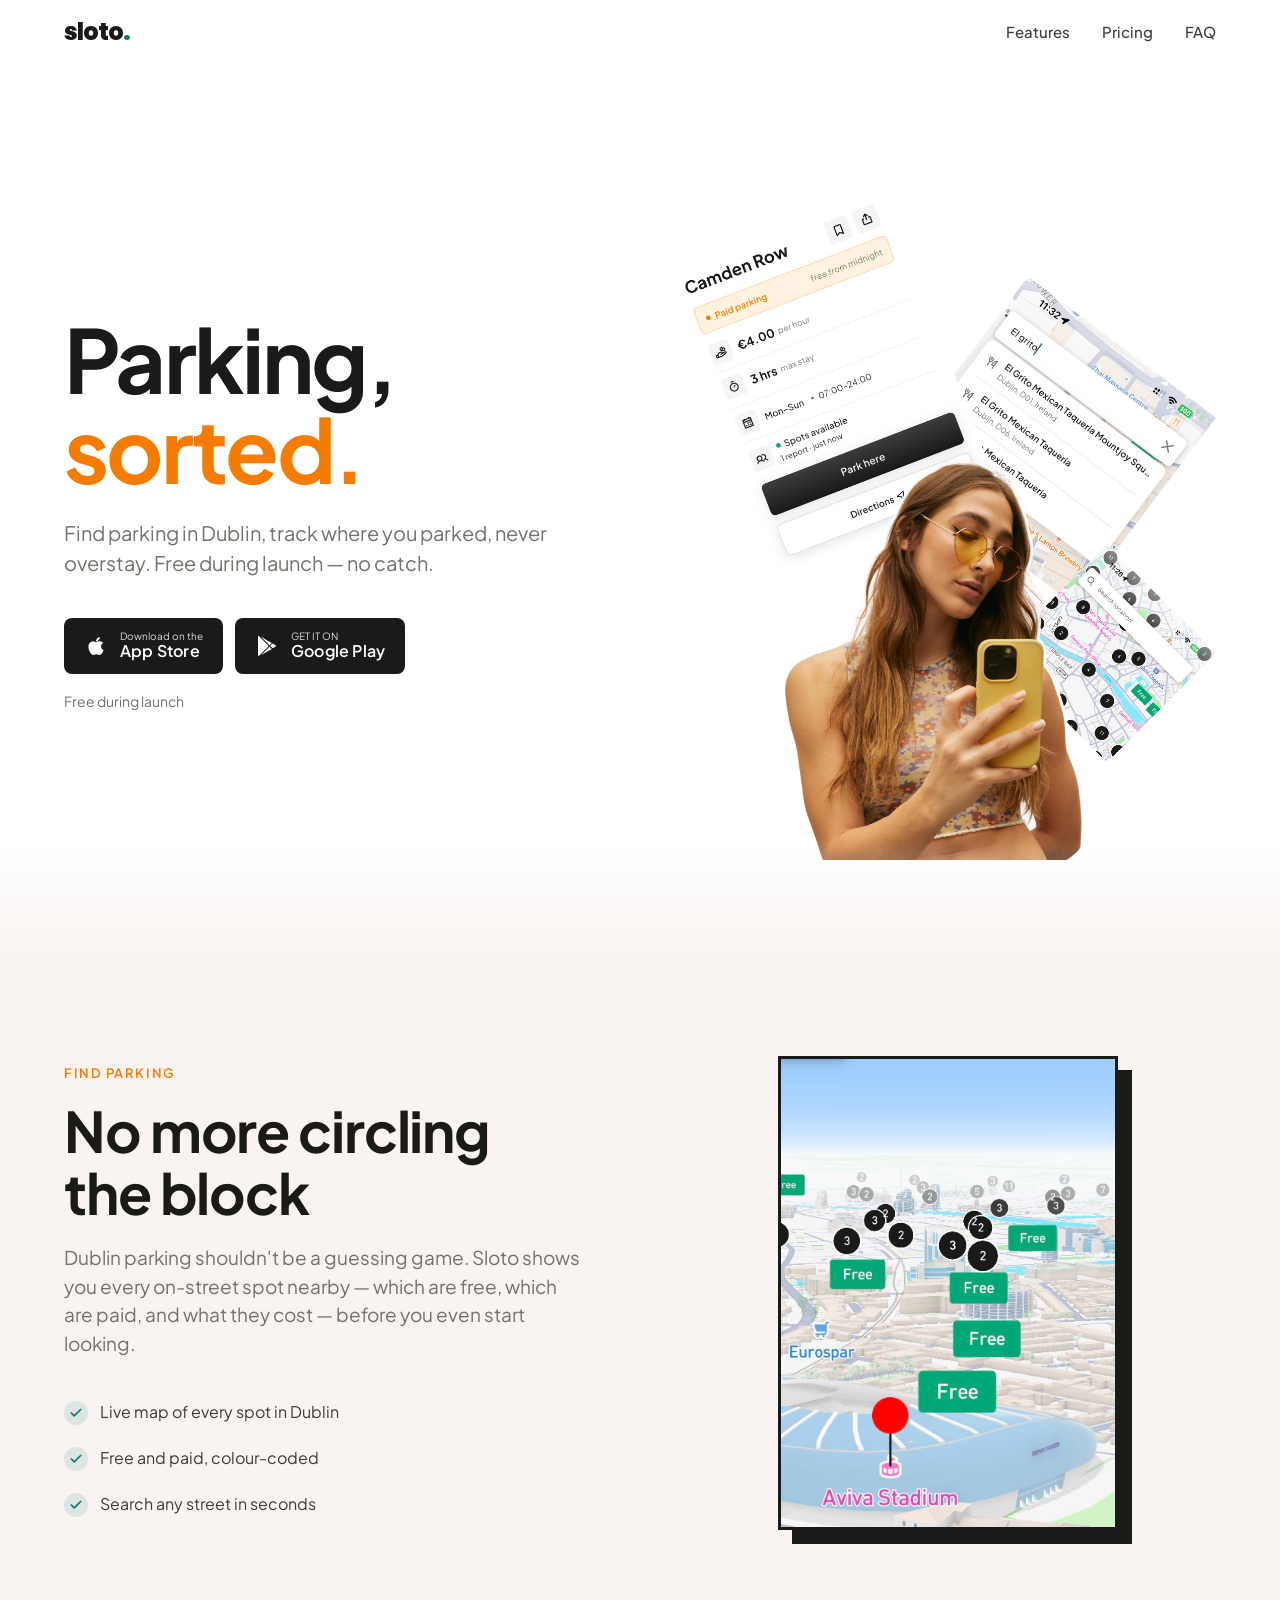
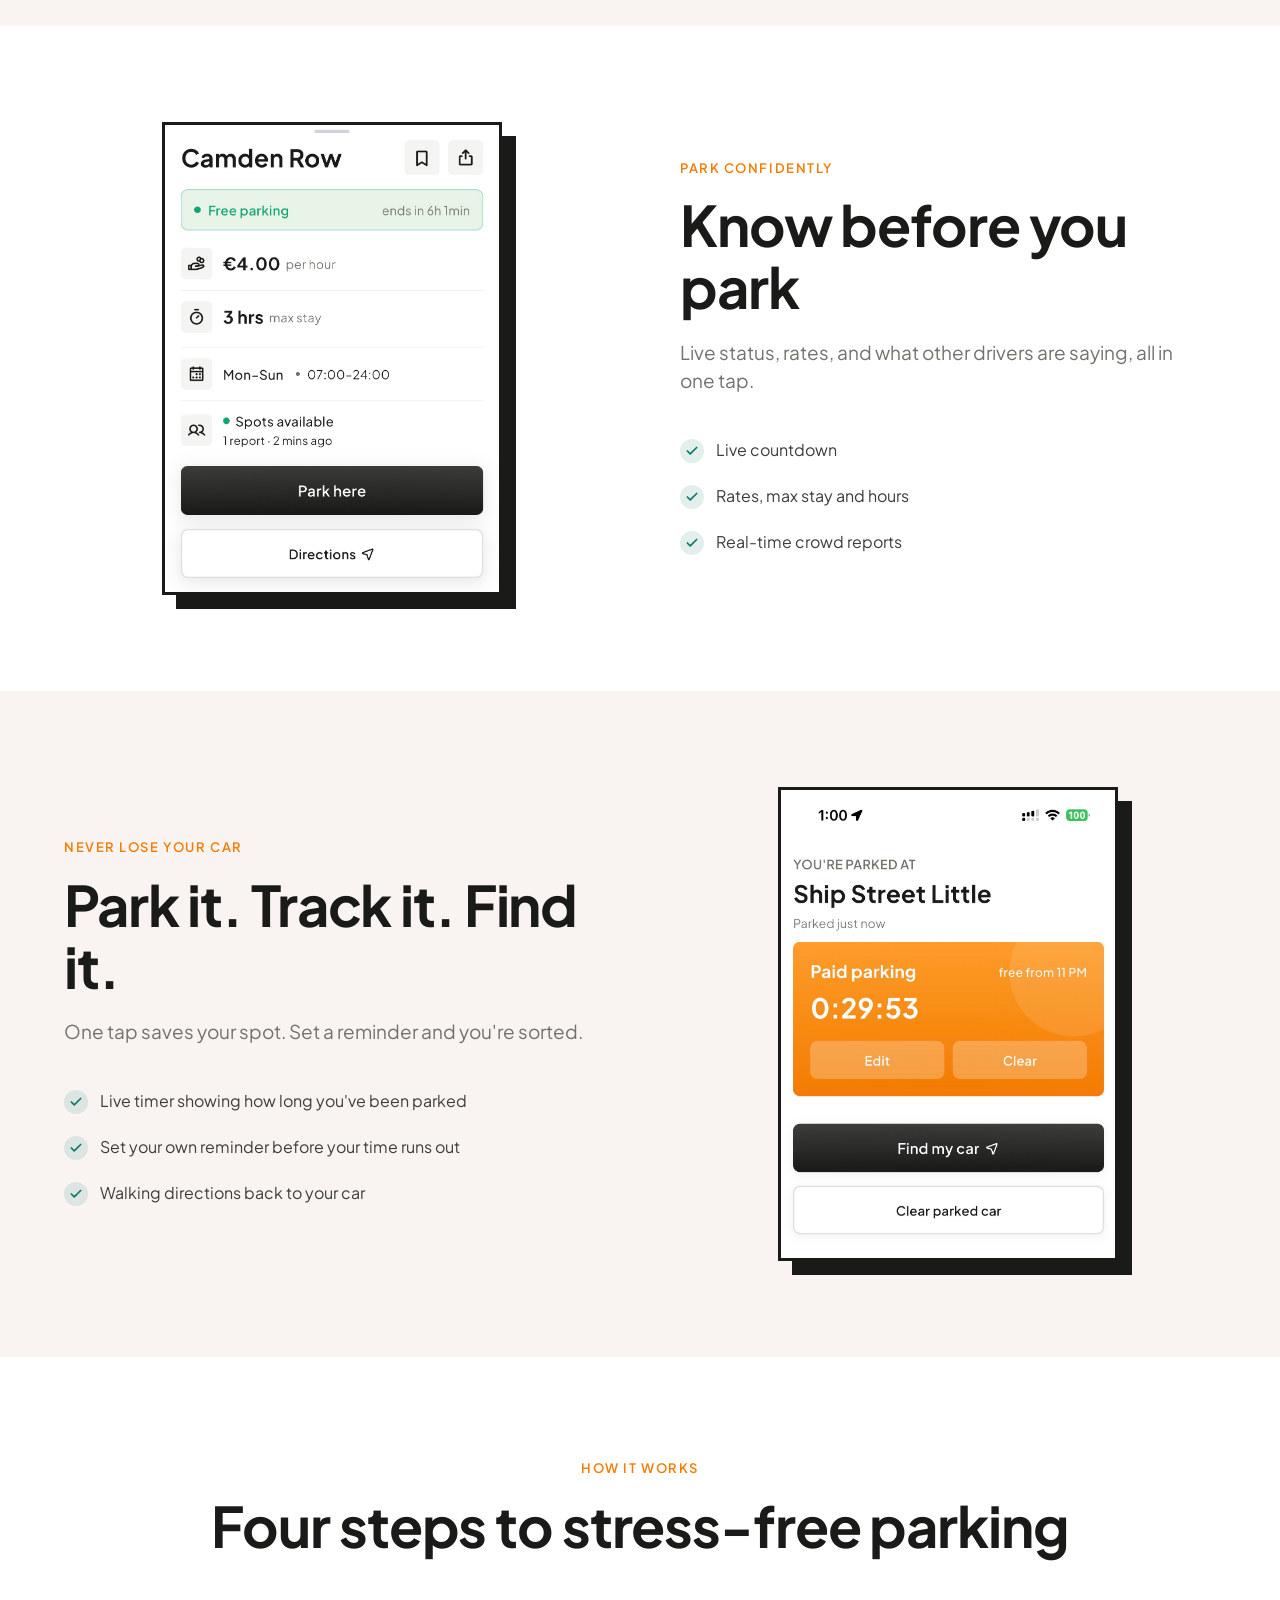
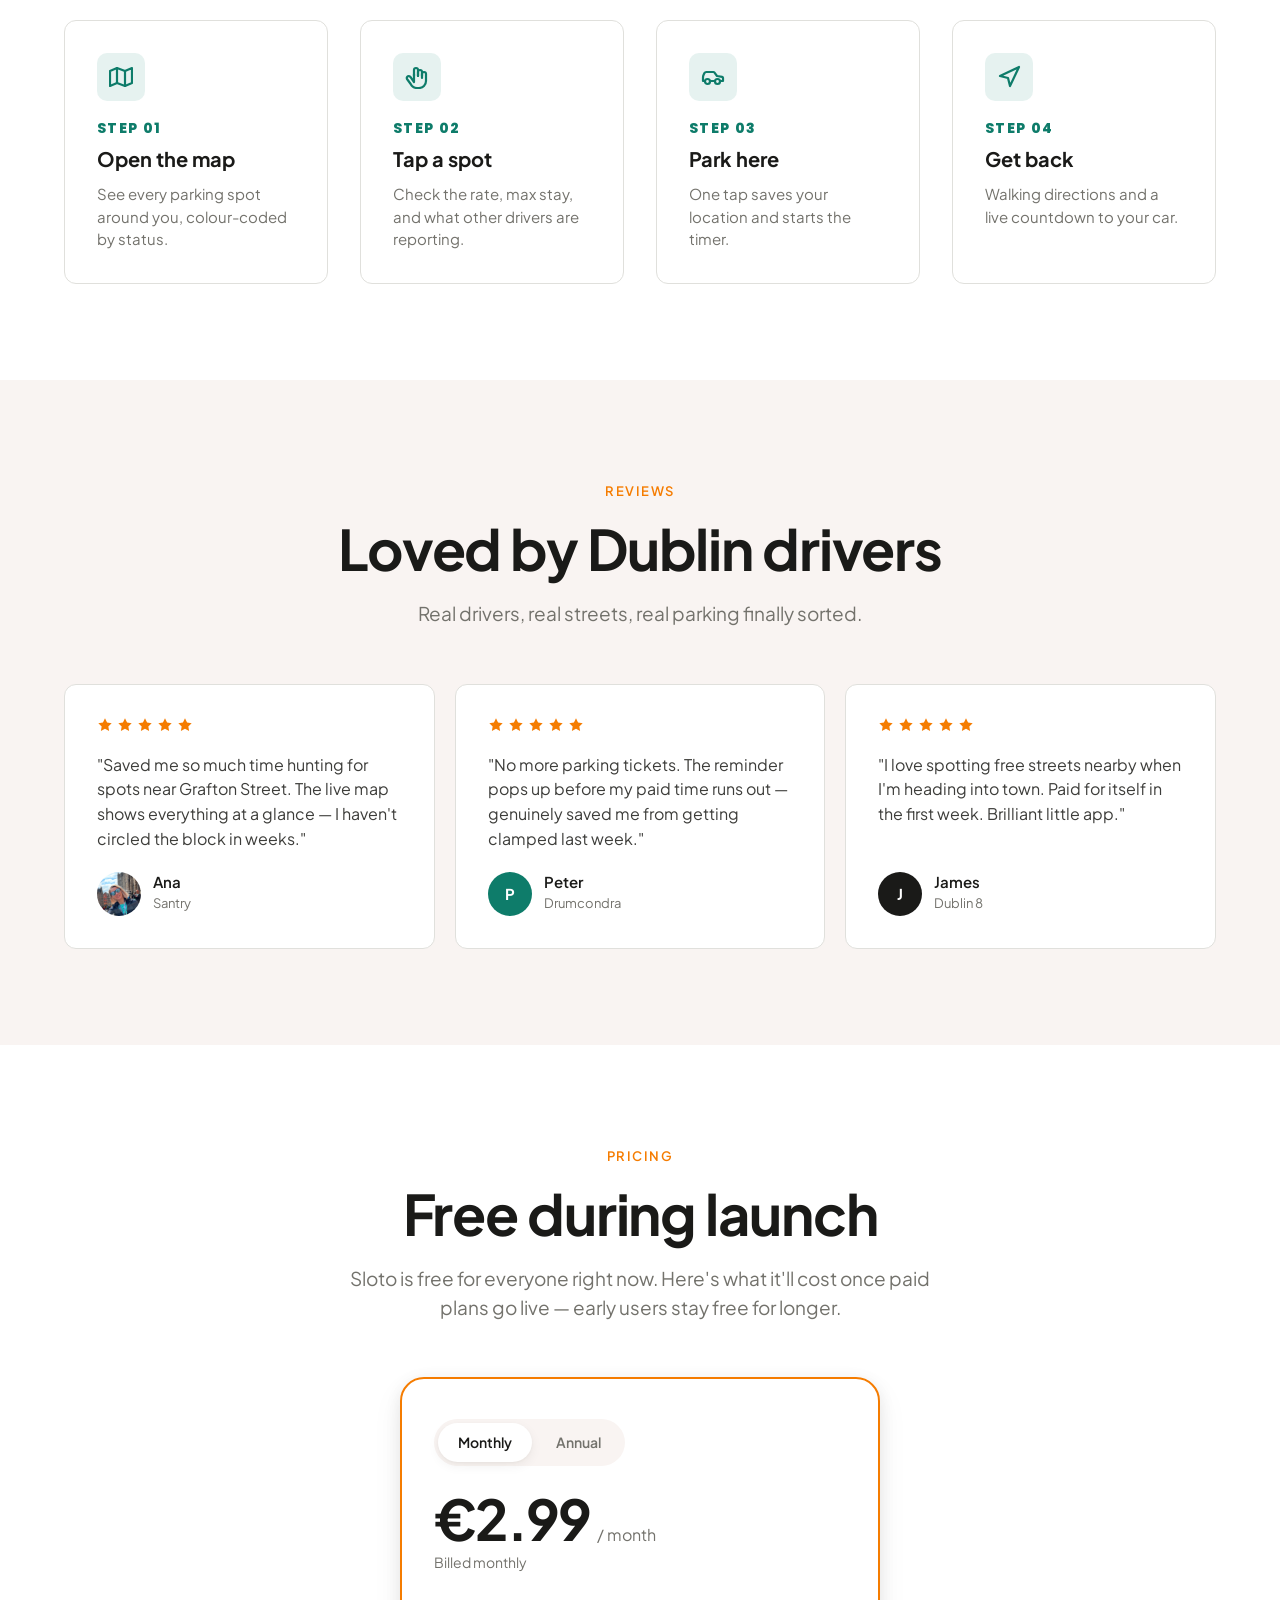
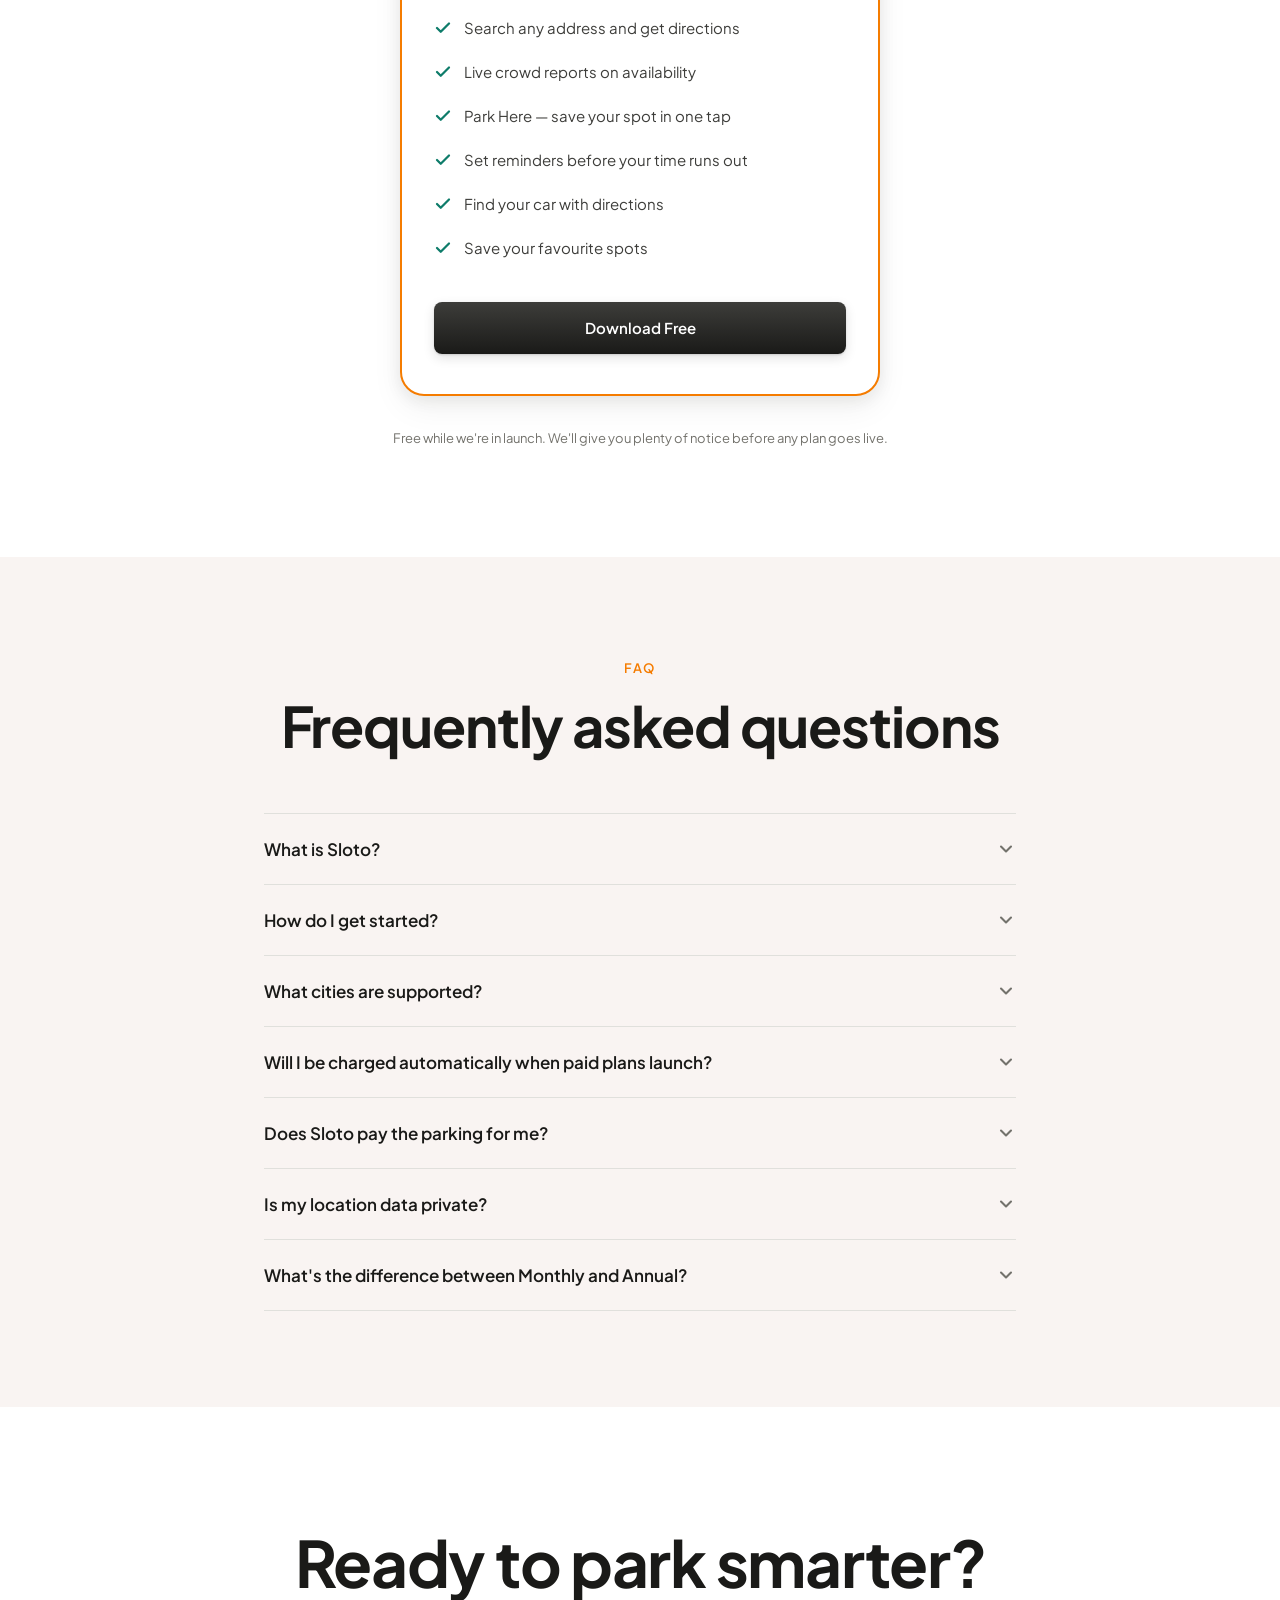
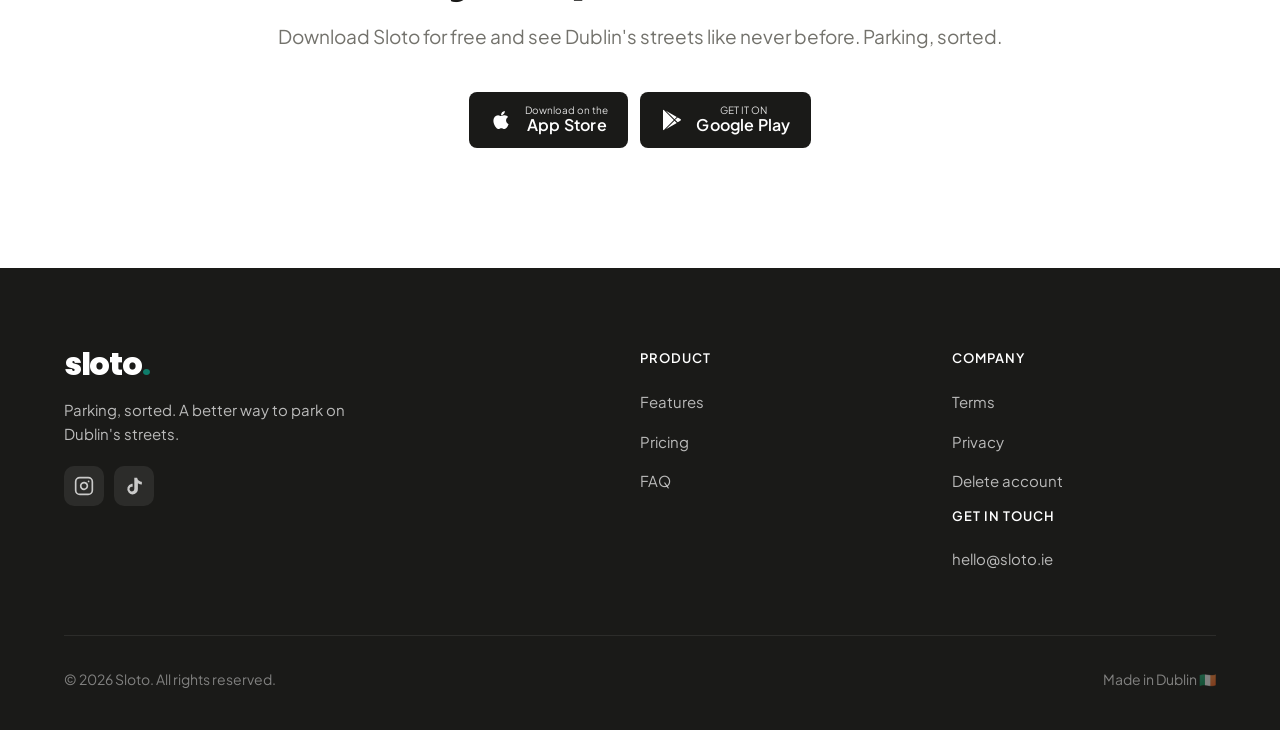
==== commit cc8e3aa8: "Add files via upload" ====
--- a/index.html
+++ b/index.html
@@ -6,6 +6,7 @@
 <meta name="description" content="Sloto — find parking in Dublin, track where you parked, never overstay. Try free for 7 days." />
 <meta name="theme-color" content="#ffffff" />
 <title>Sloto — Parking, sorted.</title>
+<link rel="icon" type="image/png" href="favicon.png" />
 <link rel="stylesheet" href="styles.css" />
 </head>
 <body>
@@ -379,7 +380,7 @@
 <section class="final-cta" id="download">
   <div class="wrap">
     <h2 class="reveal">Ready to park smarter?</h2>
-    <p class="reveal reveal-delay-1">Download Sloto and start your 7-day free trial. Parking in Dublin, sorted.</p>
+    <p class="reveal reveal-delay-1">Download Sloto for free and see Dublin's streets like never before. Parking, sorted.</p>
     <div class="store-badges reveal reveal-delay-2">
       <a href="#" class="store-badge" aria-label="Download on the App Store">
         <svg width="24" height="24" viewBox="0 0 24 24" fill="currentColor"><path d="M17.05 20.28c-.98.95-2.05.8-3.08.35-1.09-.46-2.09-.48-3.24 0-1.44.62-2.2.44-3.06-.35C2.79 15.25 3.51 7.59 9.05 7.31c1.35.07 2.29.74 3.08.8 1.18-.24 2.31-.93 3.57-.84 1.51.12 2.65.72 3.4 1.8-3.12 1.87-2.38 5.98.48 7.13-.57 1.5-1.31 2.99-2.54 4.09l.01-.01zM12.03 7.25c-.15-2.23 1.66-4.07 3.74-4.25.29 2.58-2.34 4.5-3.74 4.25z"/></svg>
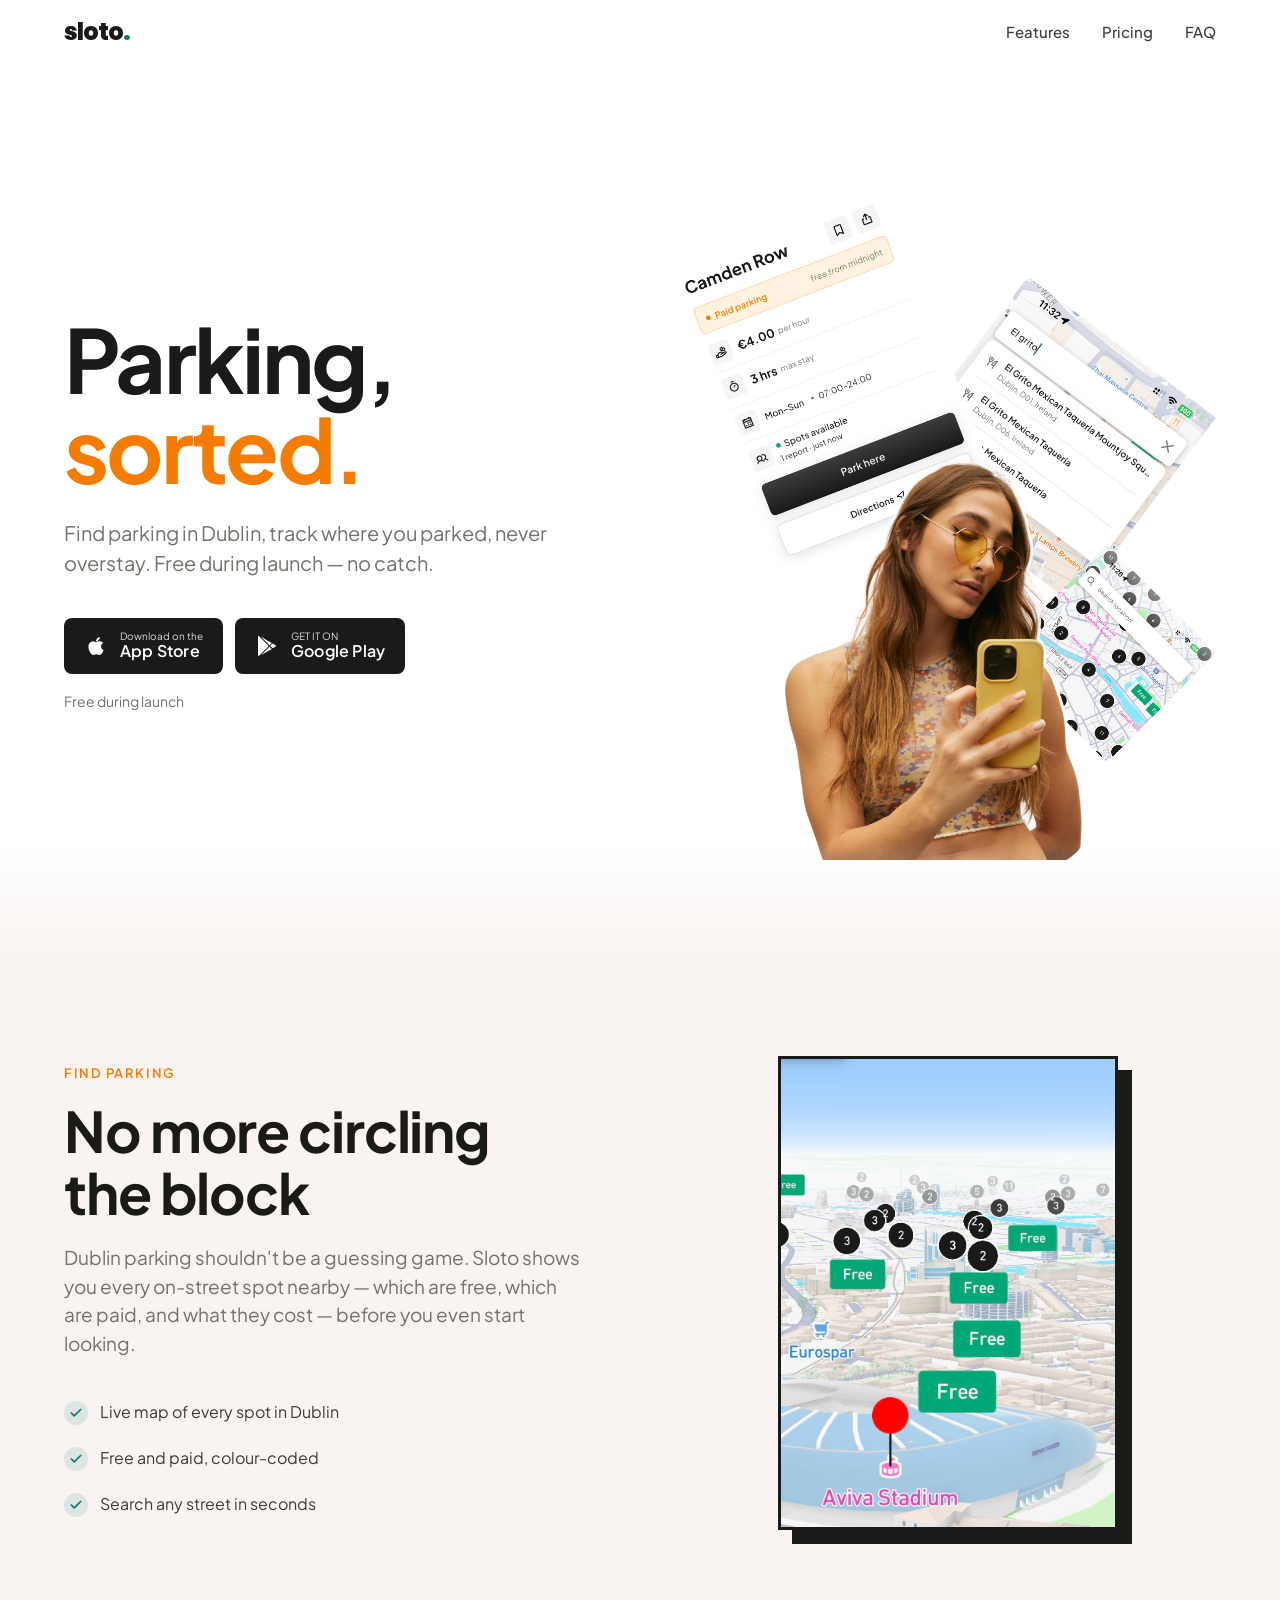
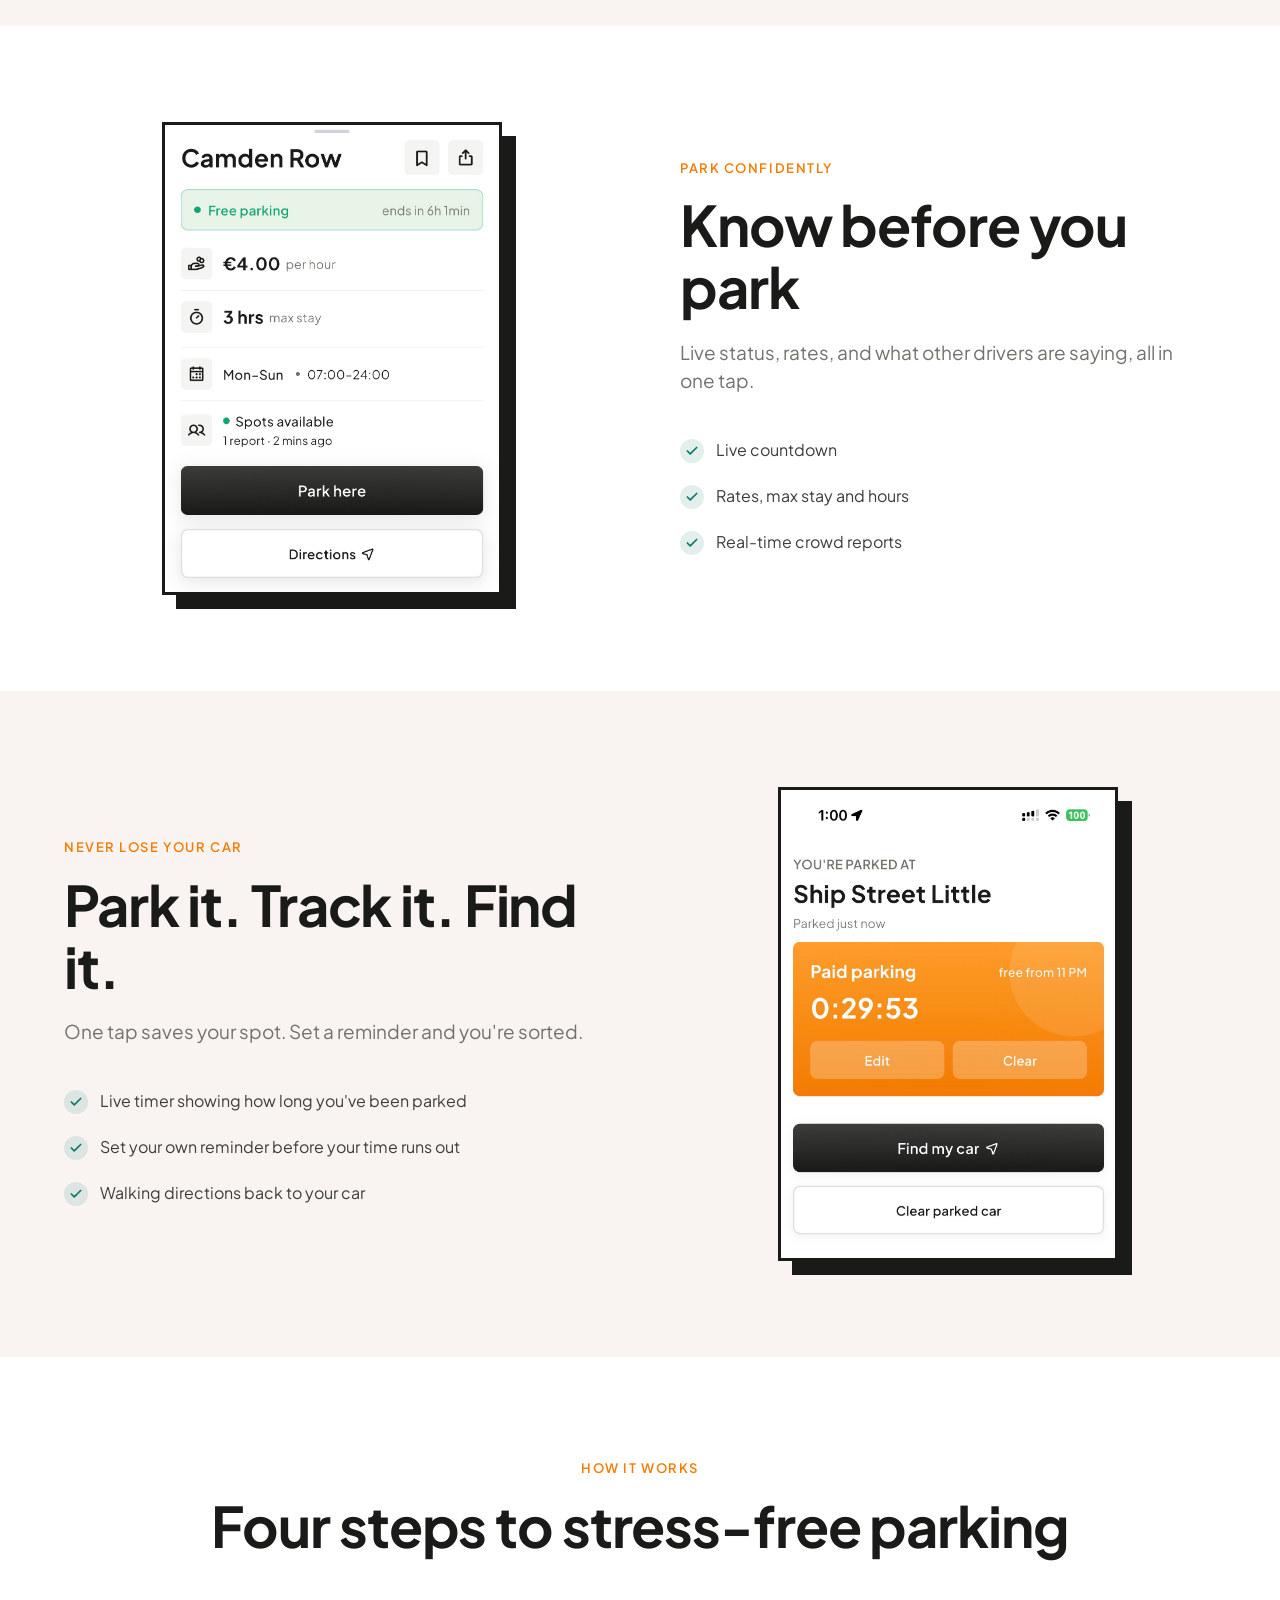
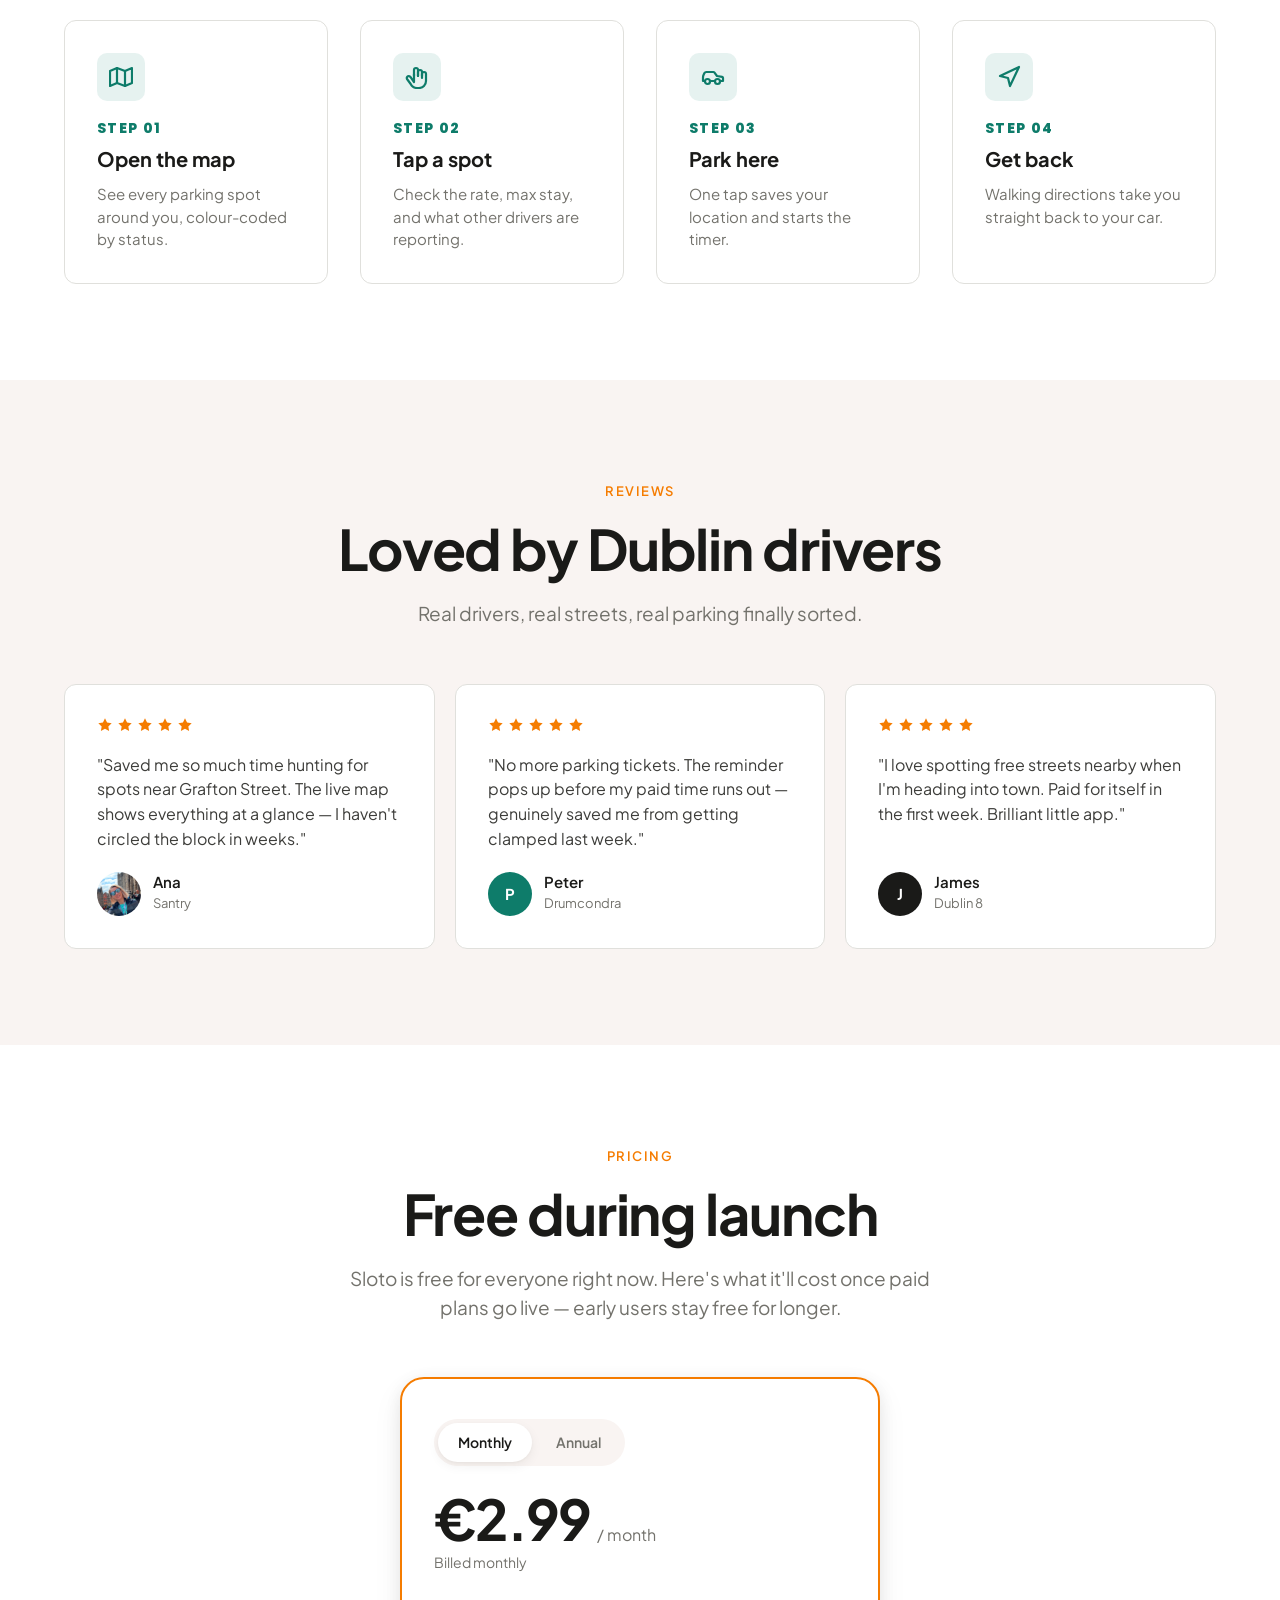
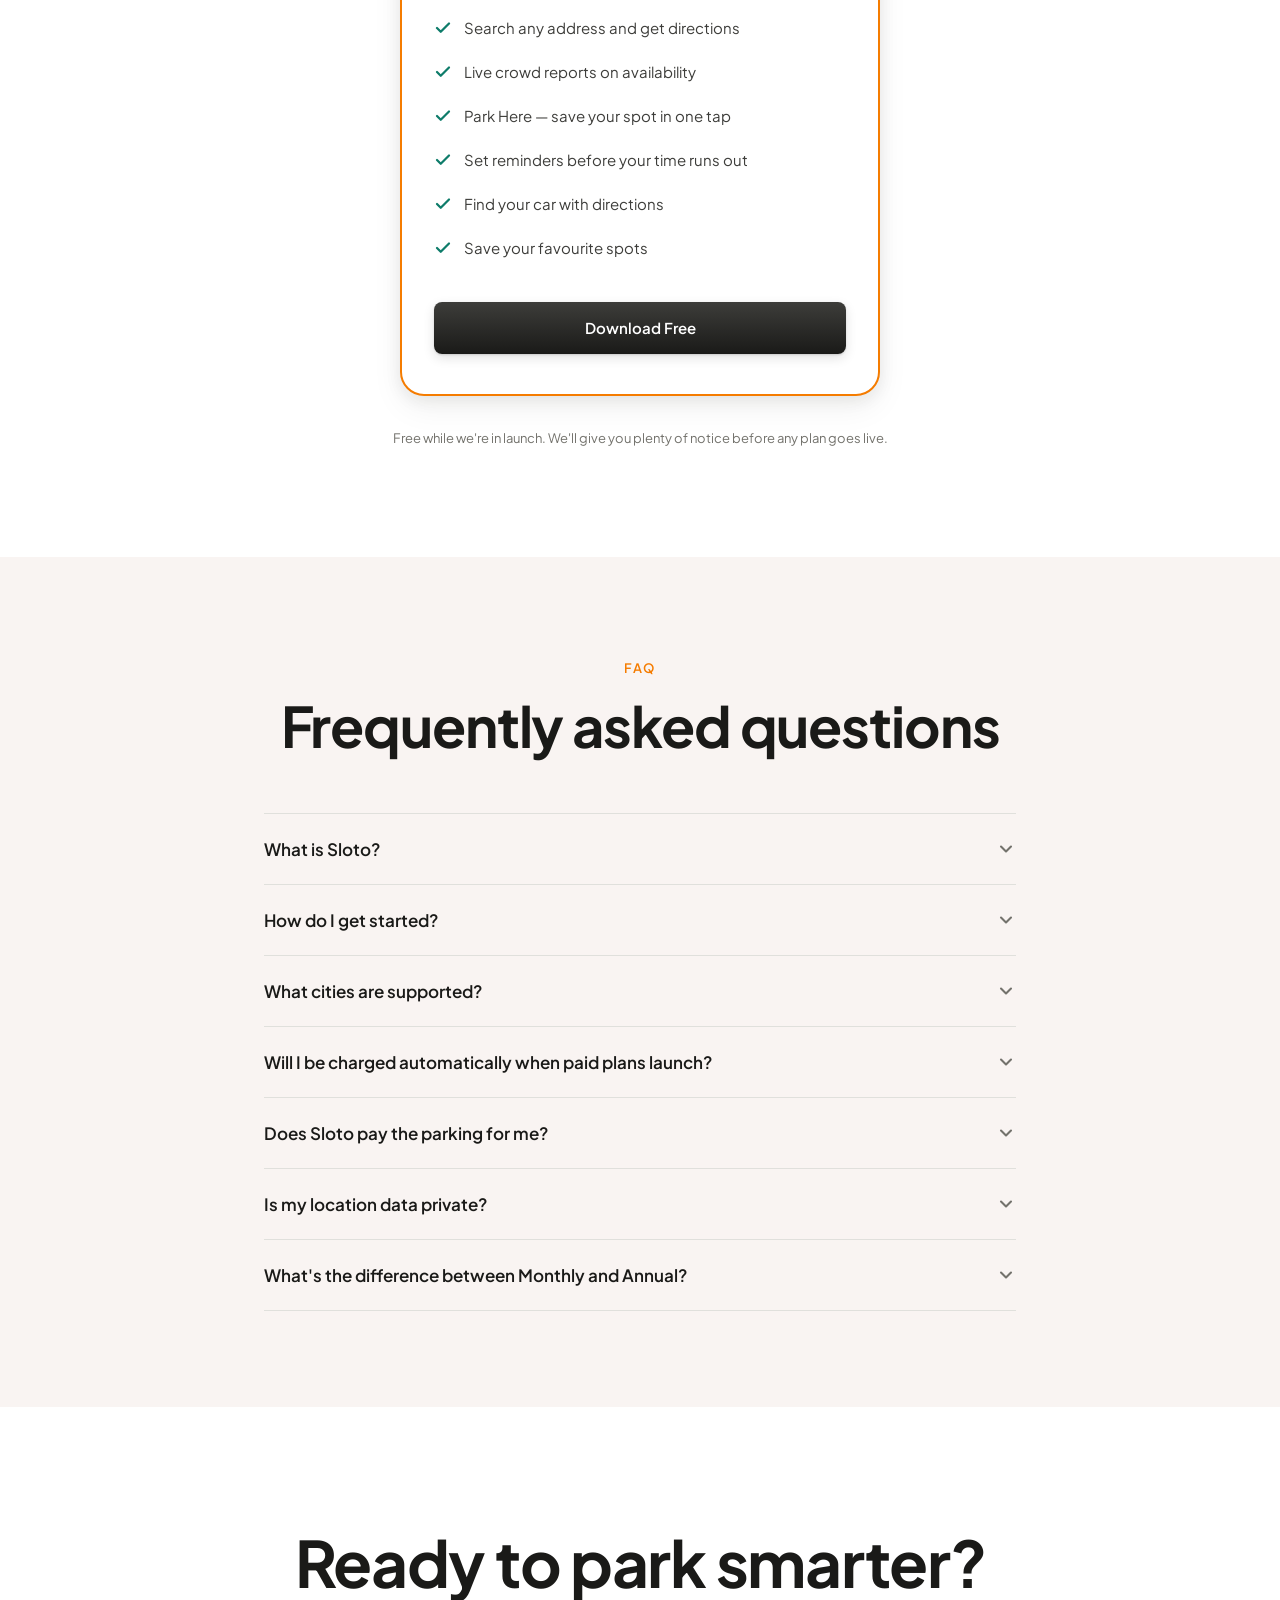
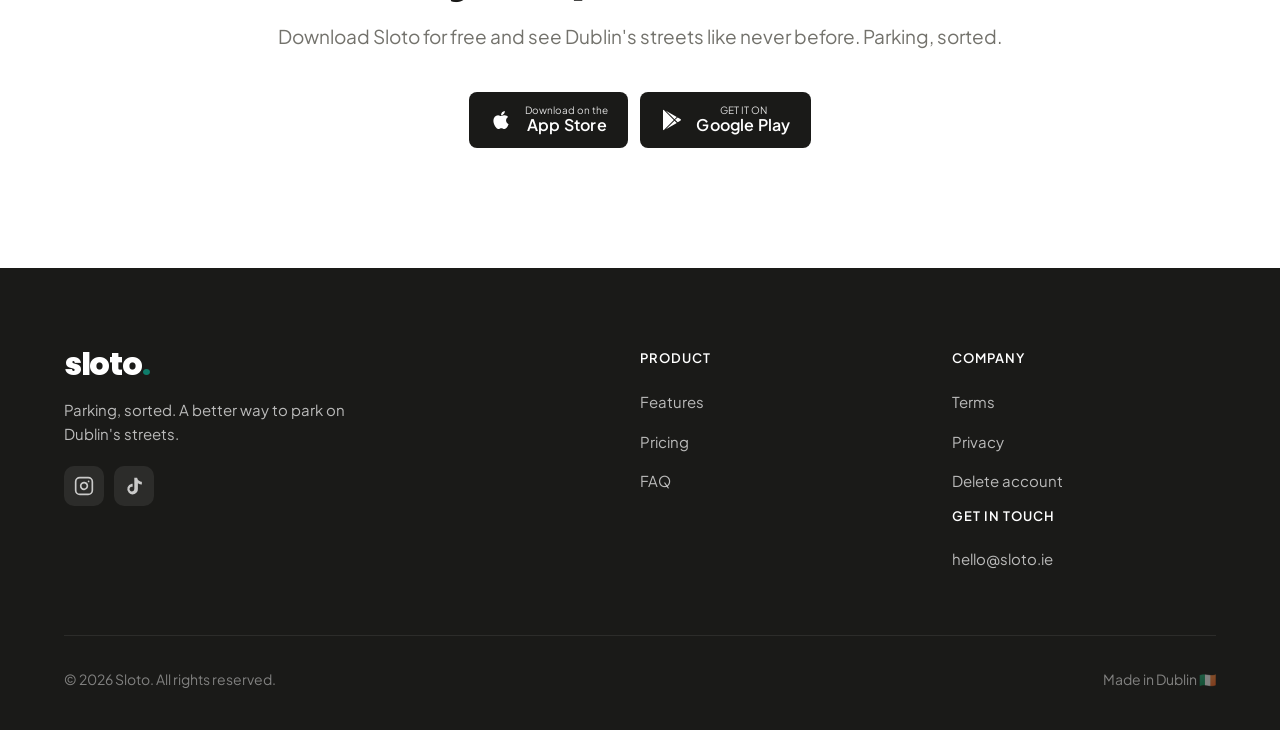
==== commit 19ef1b63: "Add files via upload" ====
--- a/index.html
+++ b/index.html
@@ -3,7 +3,7 @@
 <head>
 <meta charset="utf-8" />
 <meta name="viewport" content="width=device-width, initial-scale=1, viewport-fit=cover" />
-<meta name="description" content="Sloto — find parking in Dublin, track where you parked, never overstay. Try free for 7 days." />
+<meta name="description" content="Find parking in Dublin, track where you parked, never overstay. Free during launch." />
 <meta name="theme-color" content="#ffffff" />
 <title>Sloto — Parking, sorted.</title>
 <link rel="icon" type="image/png" href="favicon.png" />
@@ -180,7 +180,7 @@
         </div>
         <div class="step-num">STEP 04</div>
         <h3 class="step-title">Get back</h3>
-        <p class="step-desc">Walking directions and a live countdown to your car.</p>
+        <p class="step-desc">Walking directions take you straight back to your car.</p>
       </div>
     </div>
   </div>
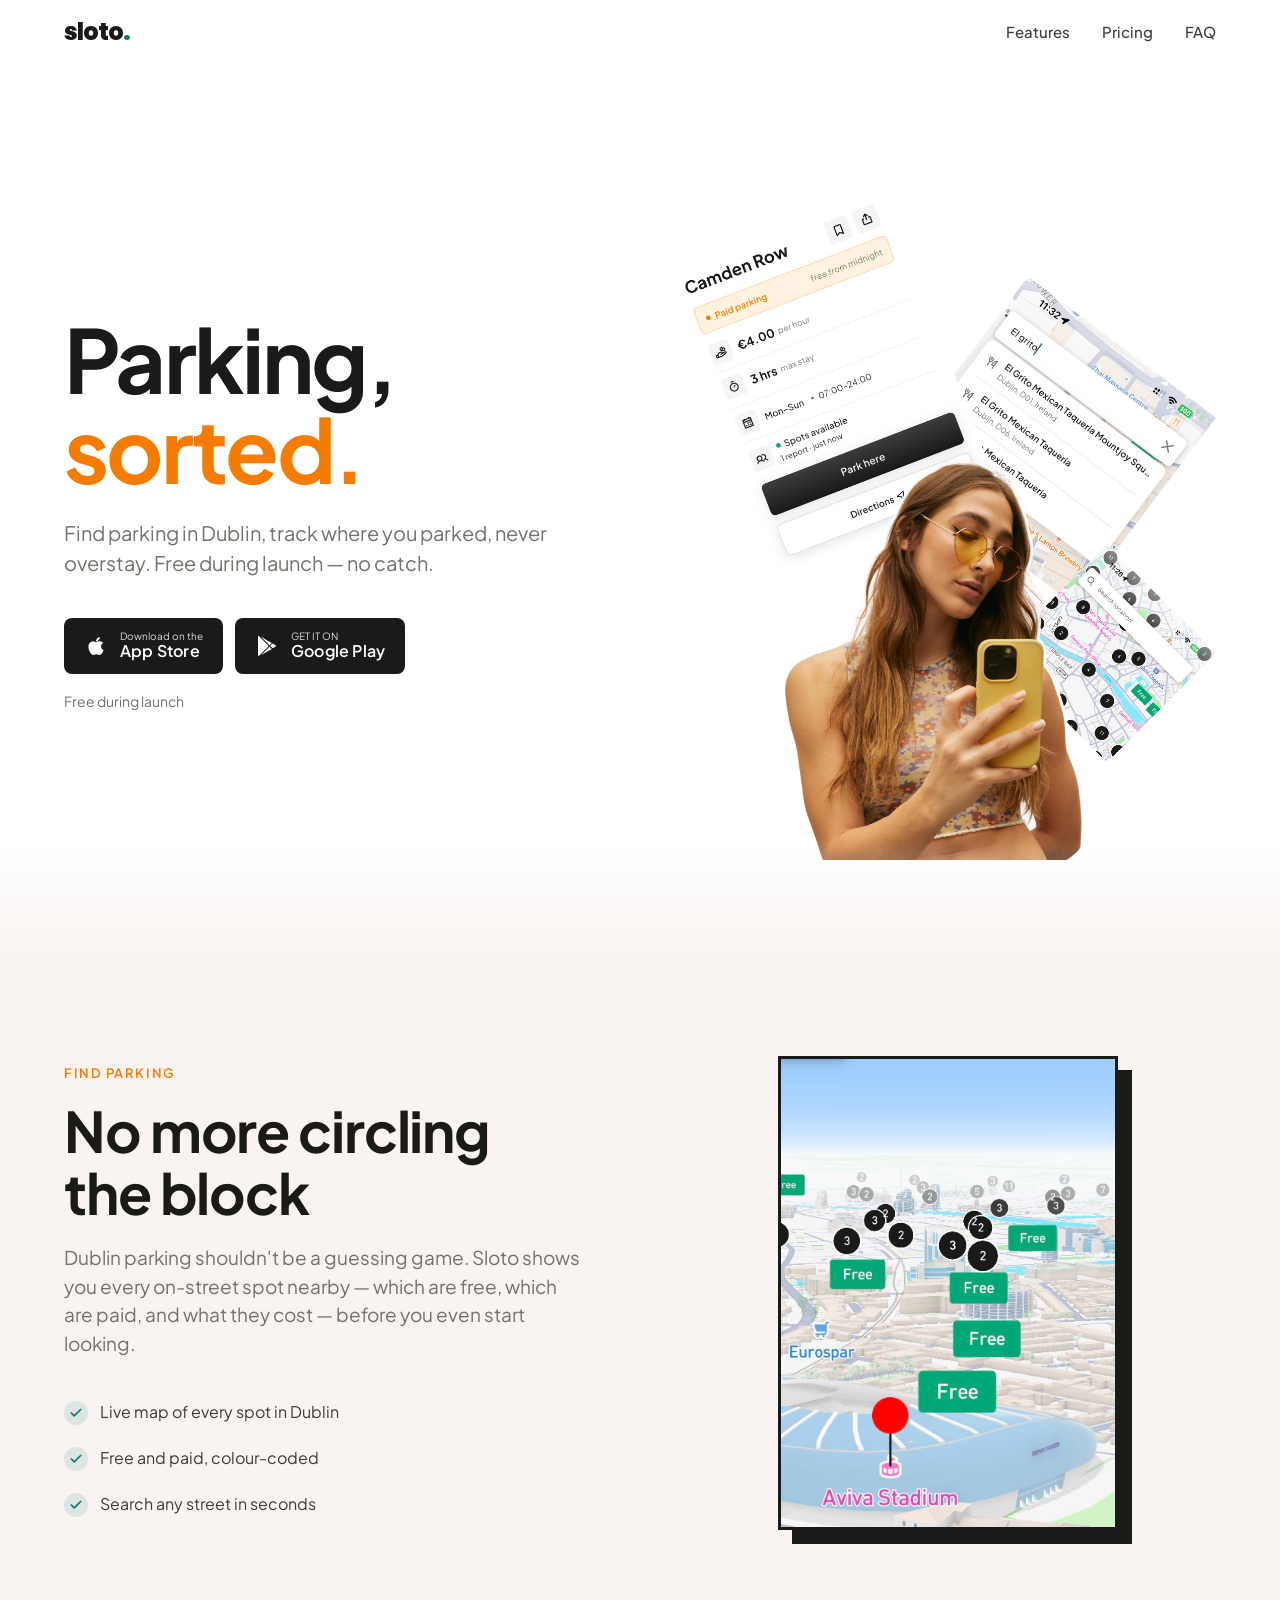
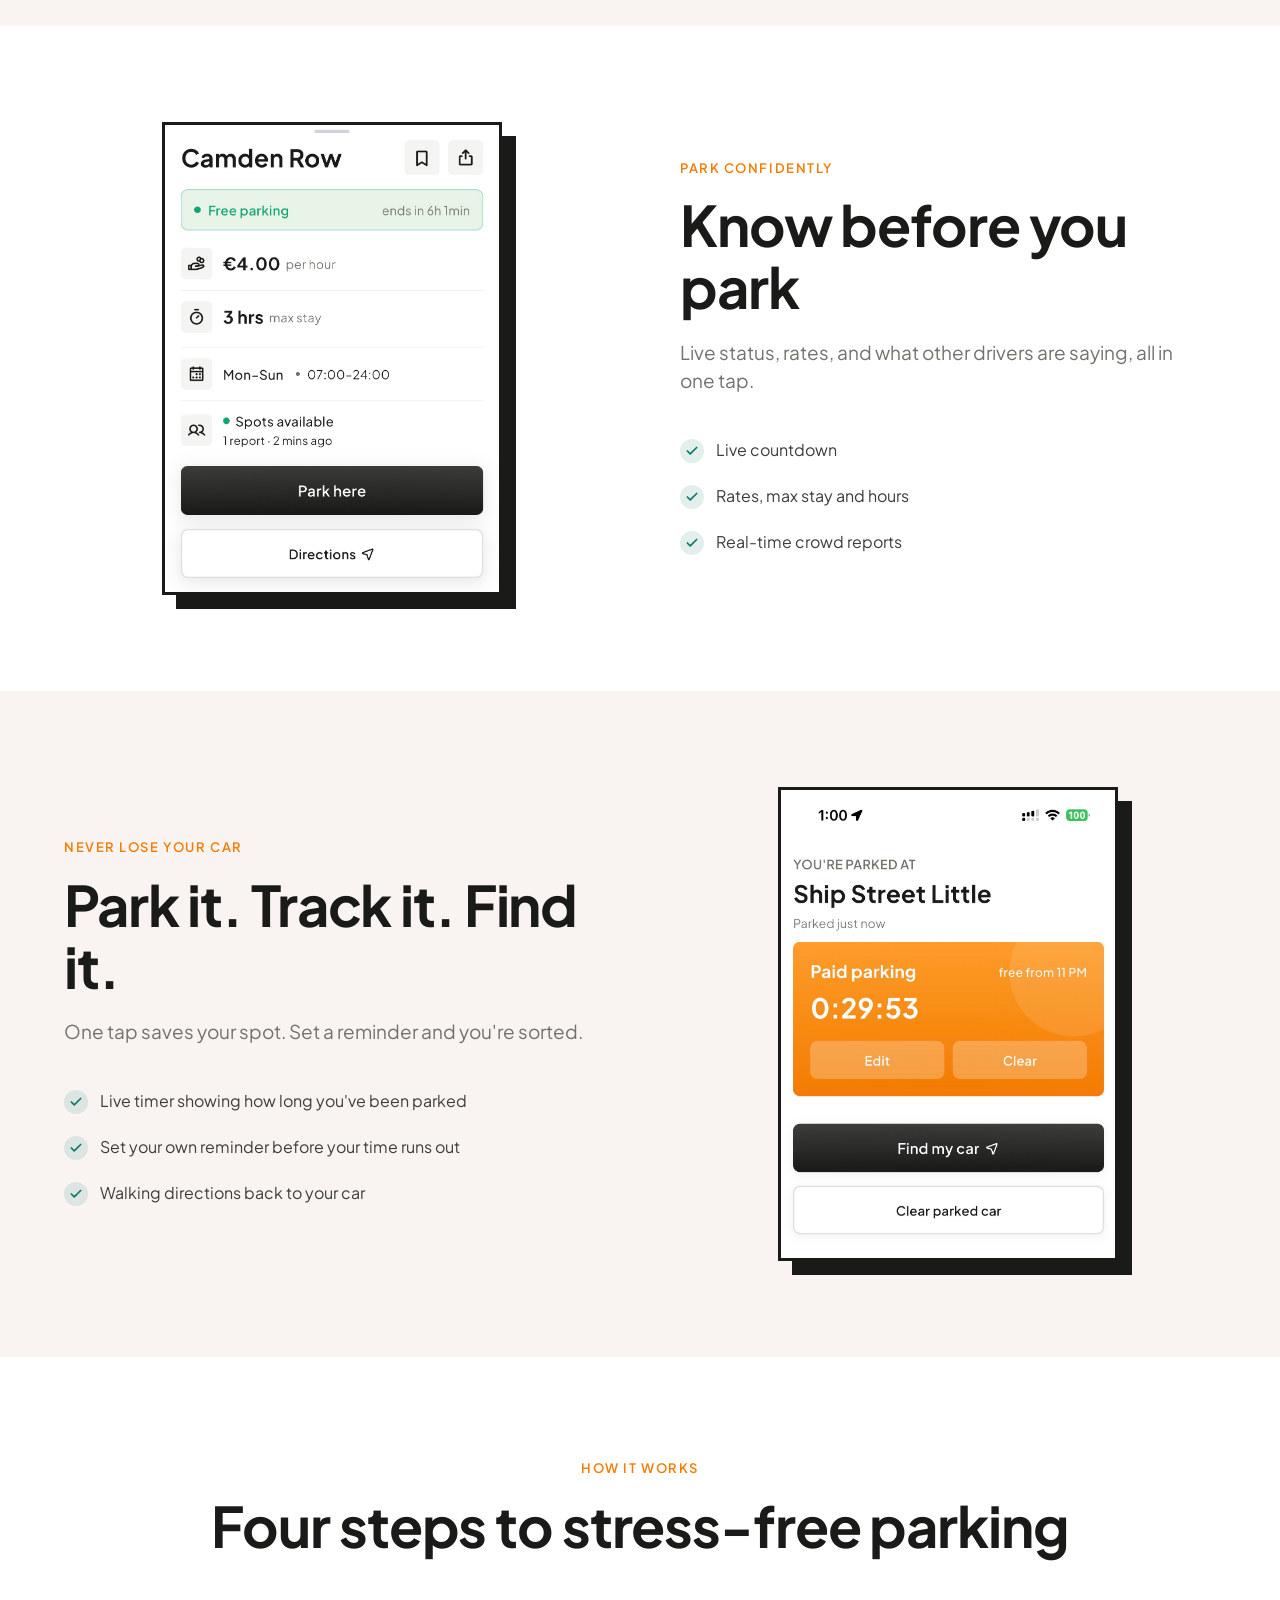
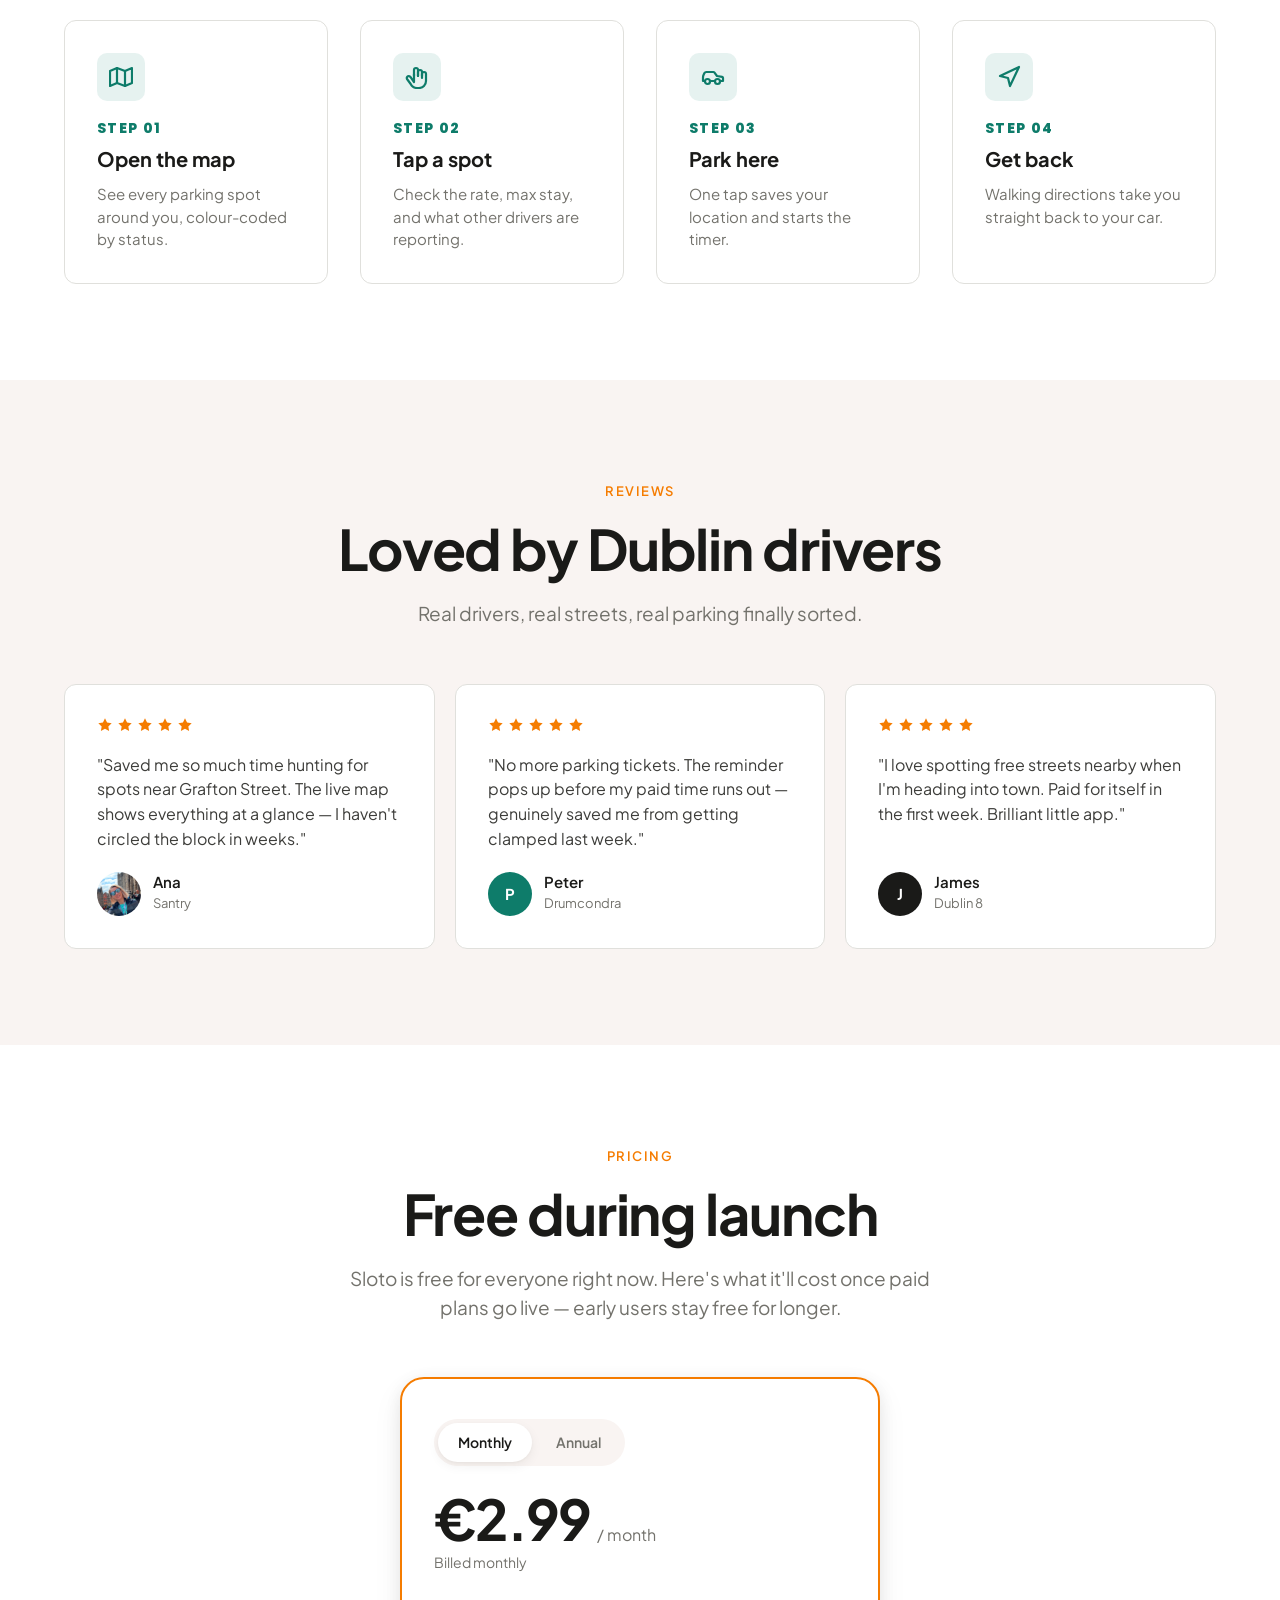
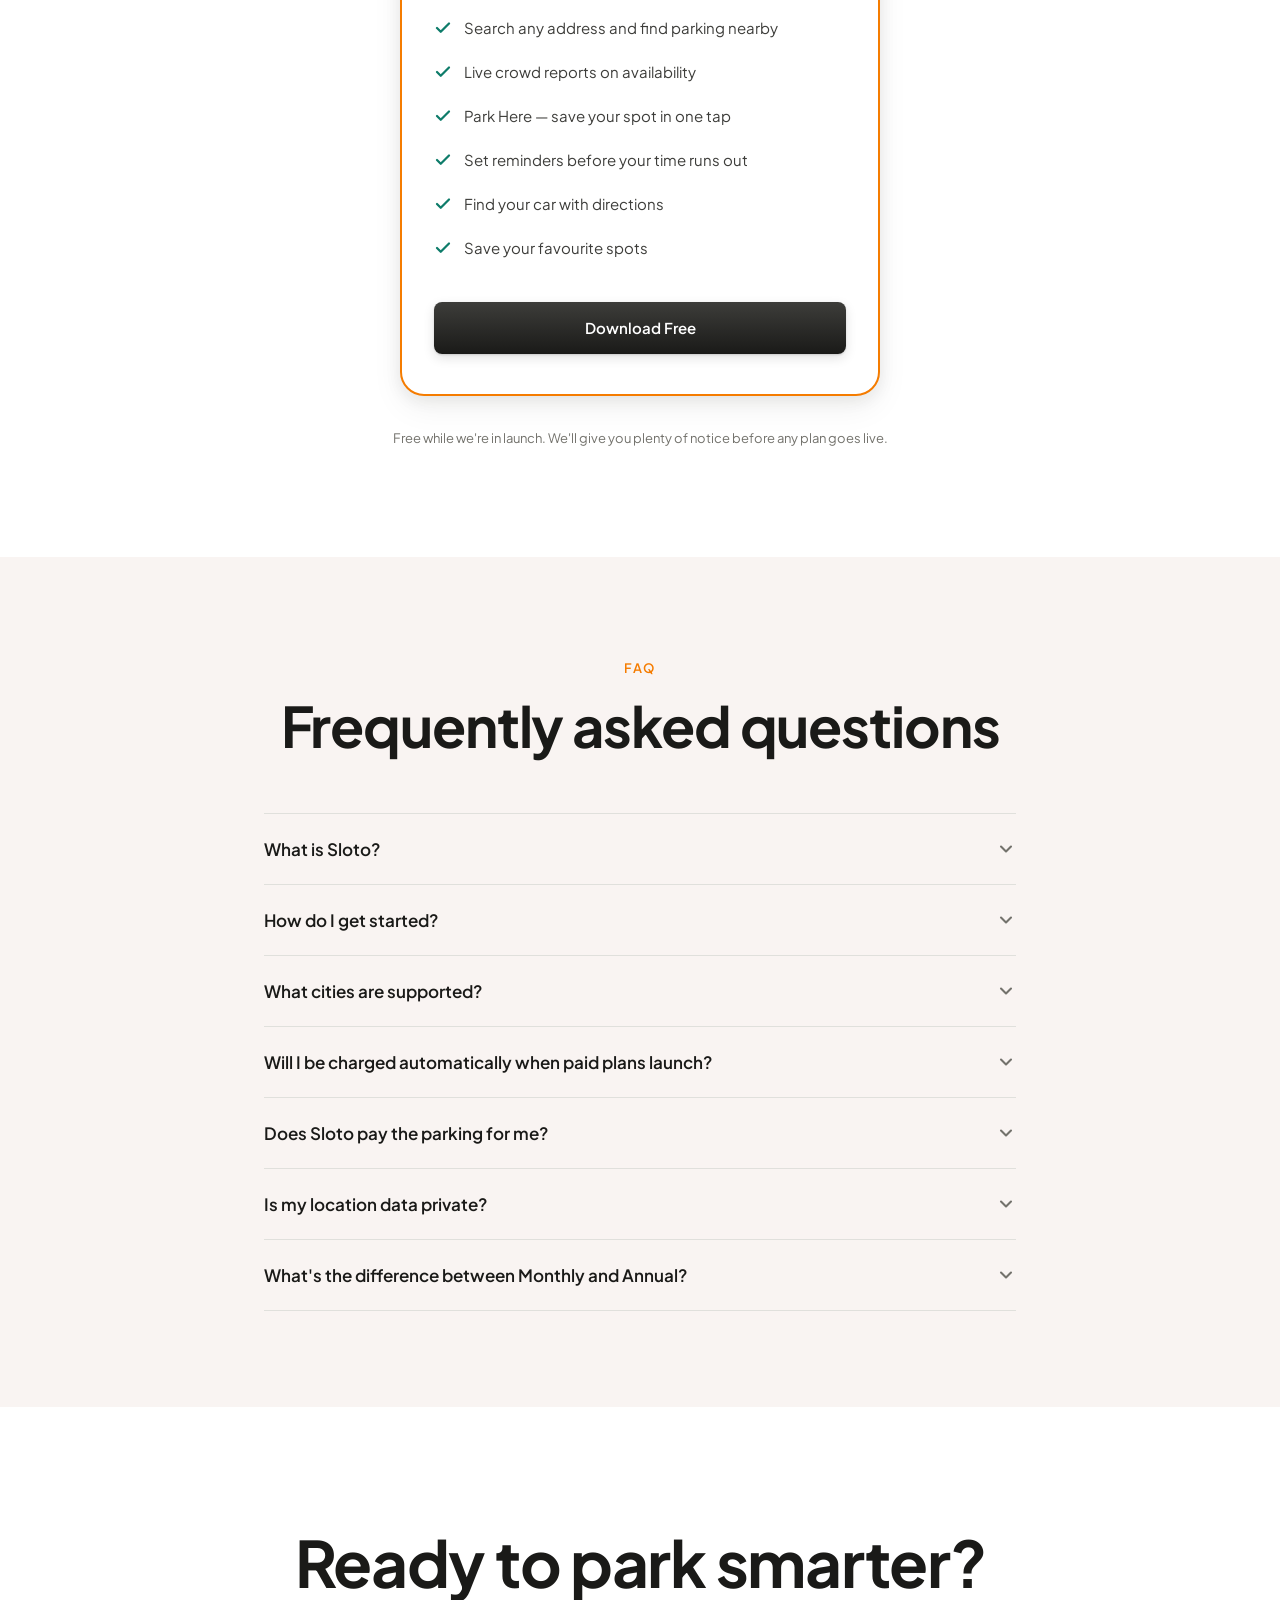
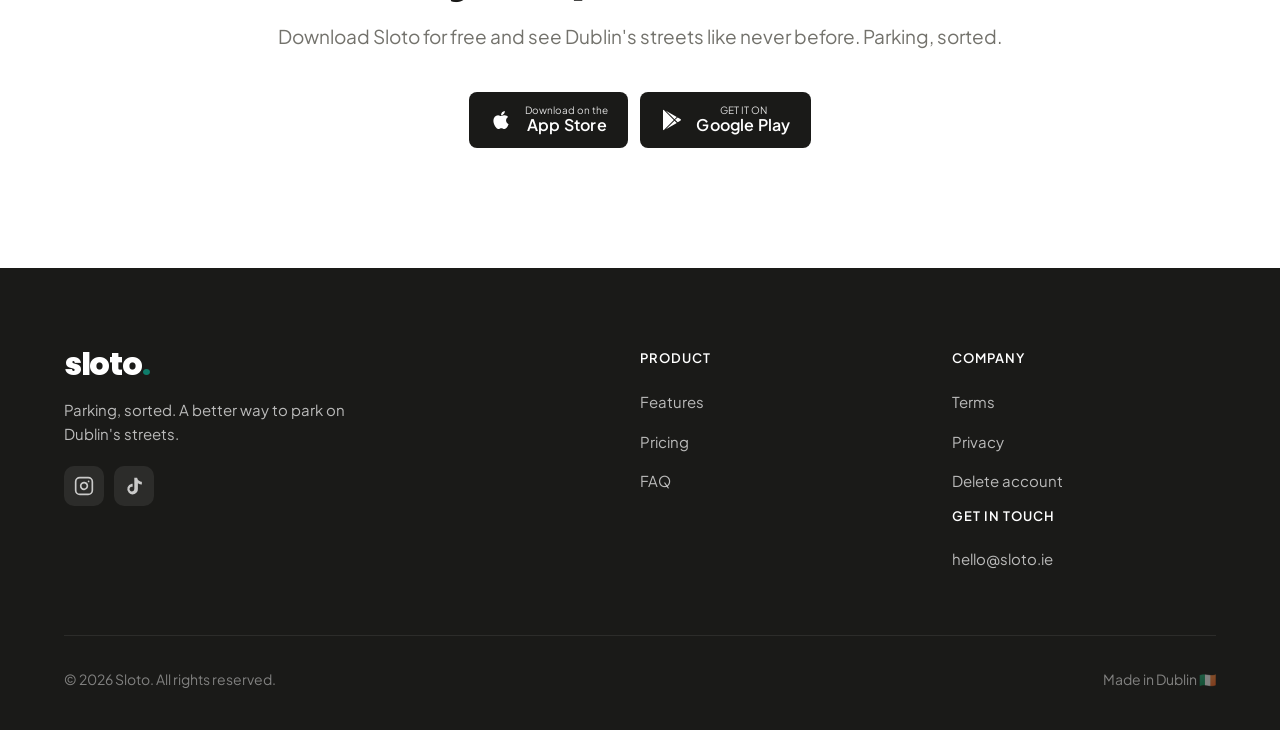
==== commit a828431c: "Add files via upload" ====
--- a/index.html
+++ b/index.html
@@ -278,7 +278,7 @@
         <p class="plan-sub" id="planSub">Billed monthly</p>
 
         <ul>
-          <li>Search any address and get directions</li>
+          <li>Search any address and find parking nearby</li>
           <li>Live crowd reports on availability</li>
           <li>Park Here — save your spot in one tap</li>
           <li>Set reminders before your time runs out</li>
